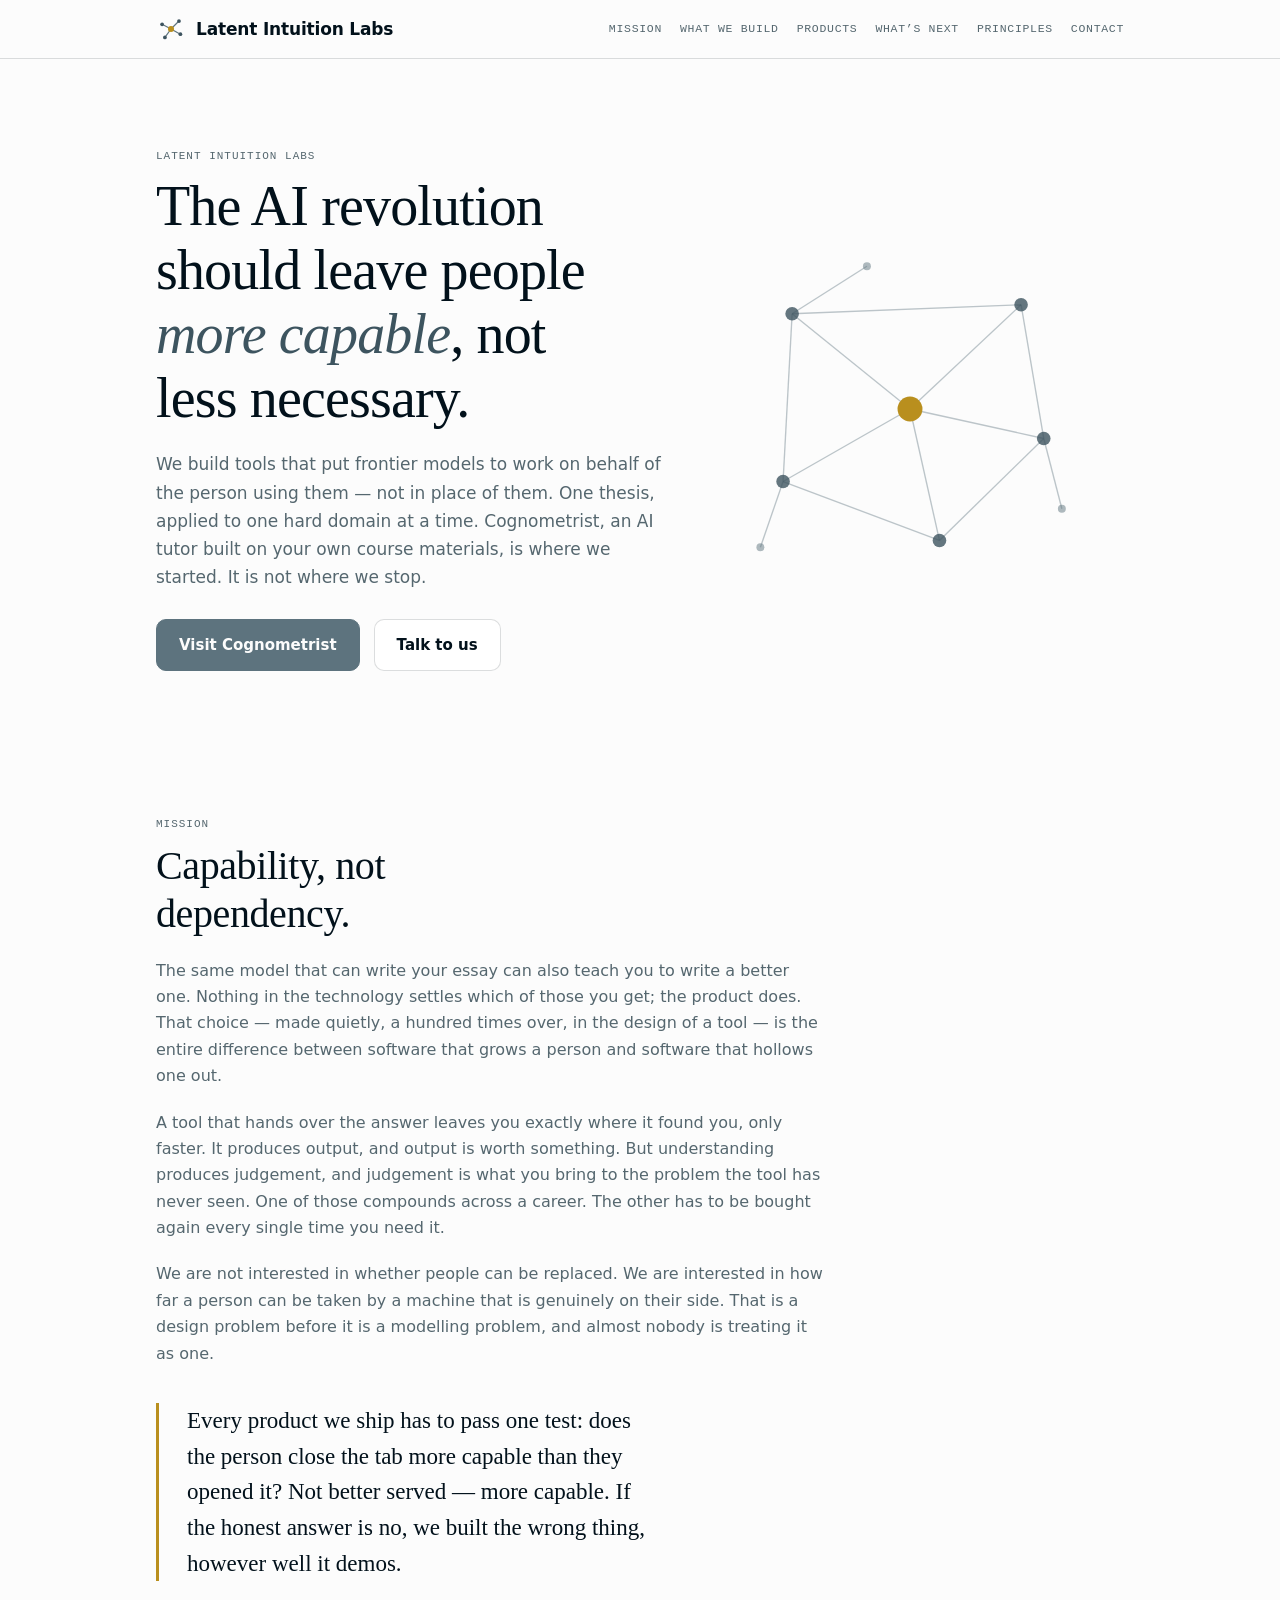
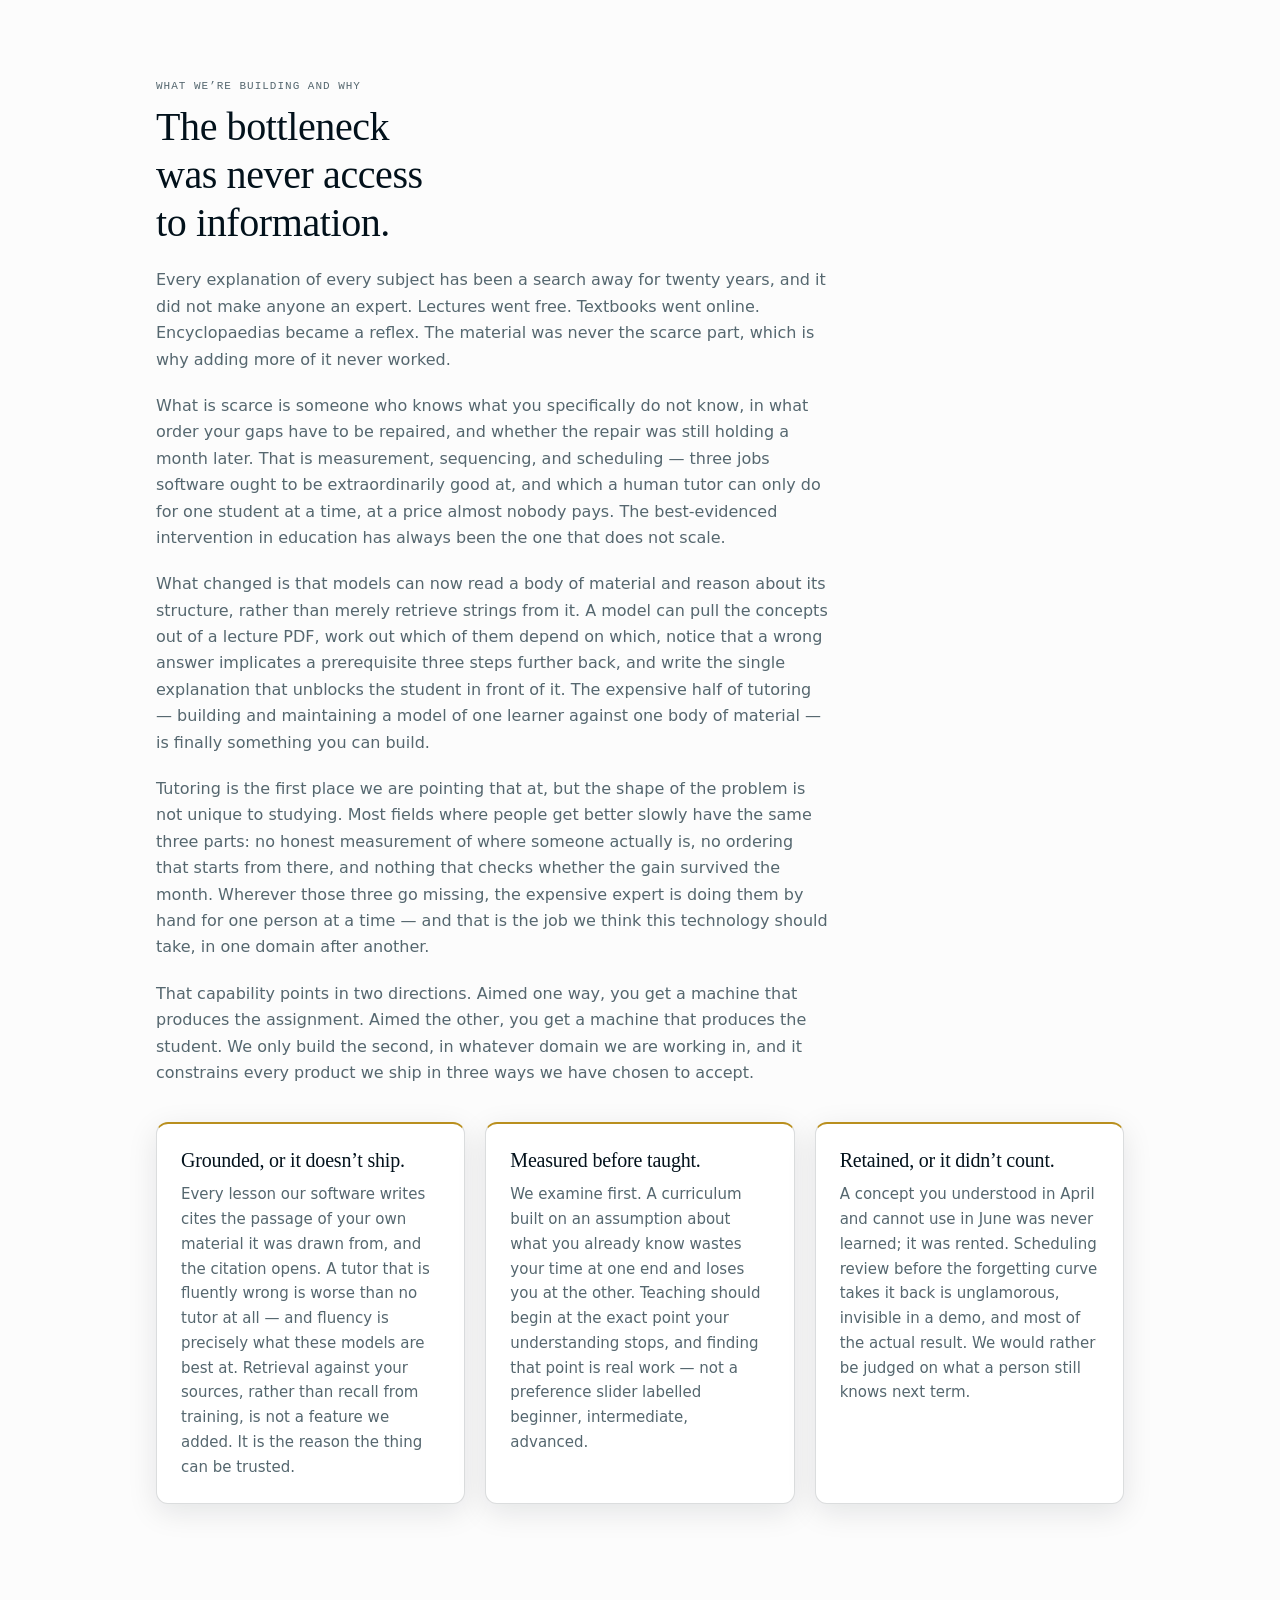
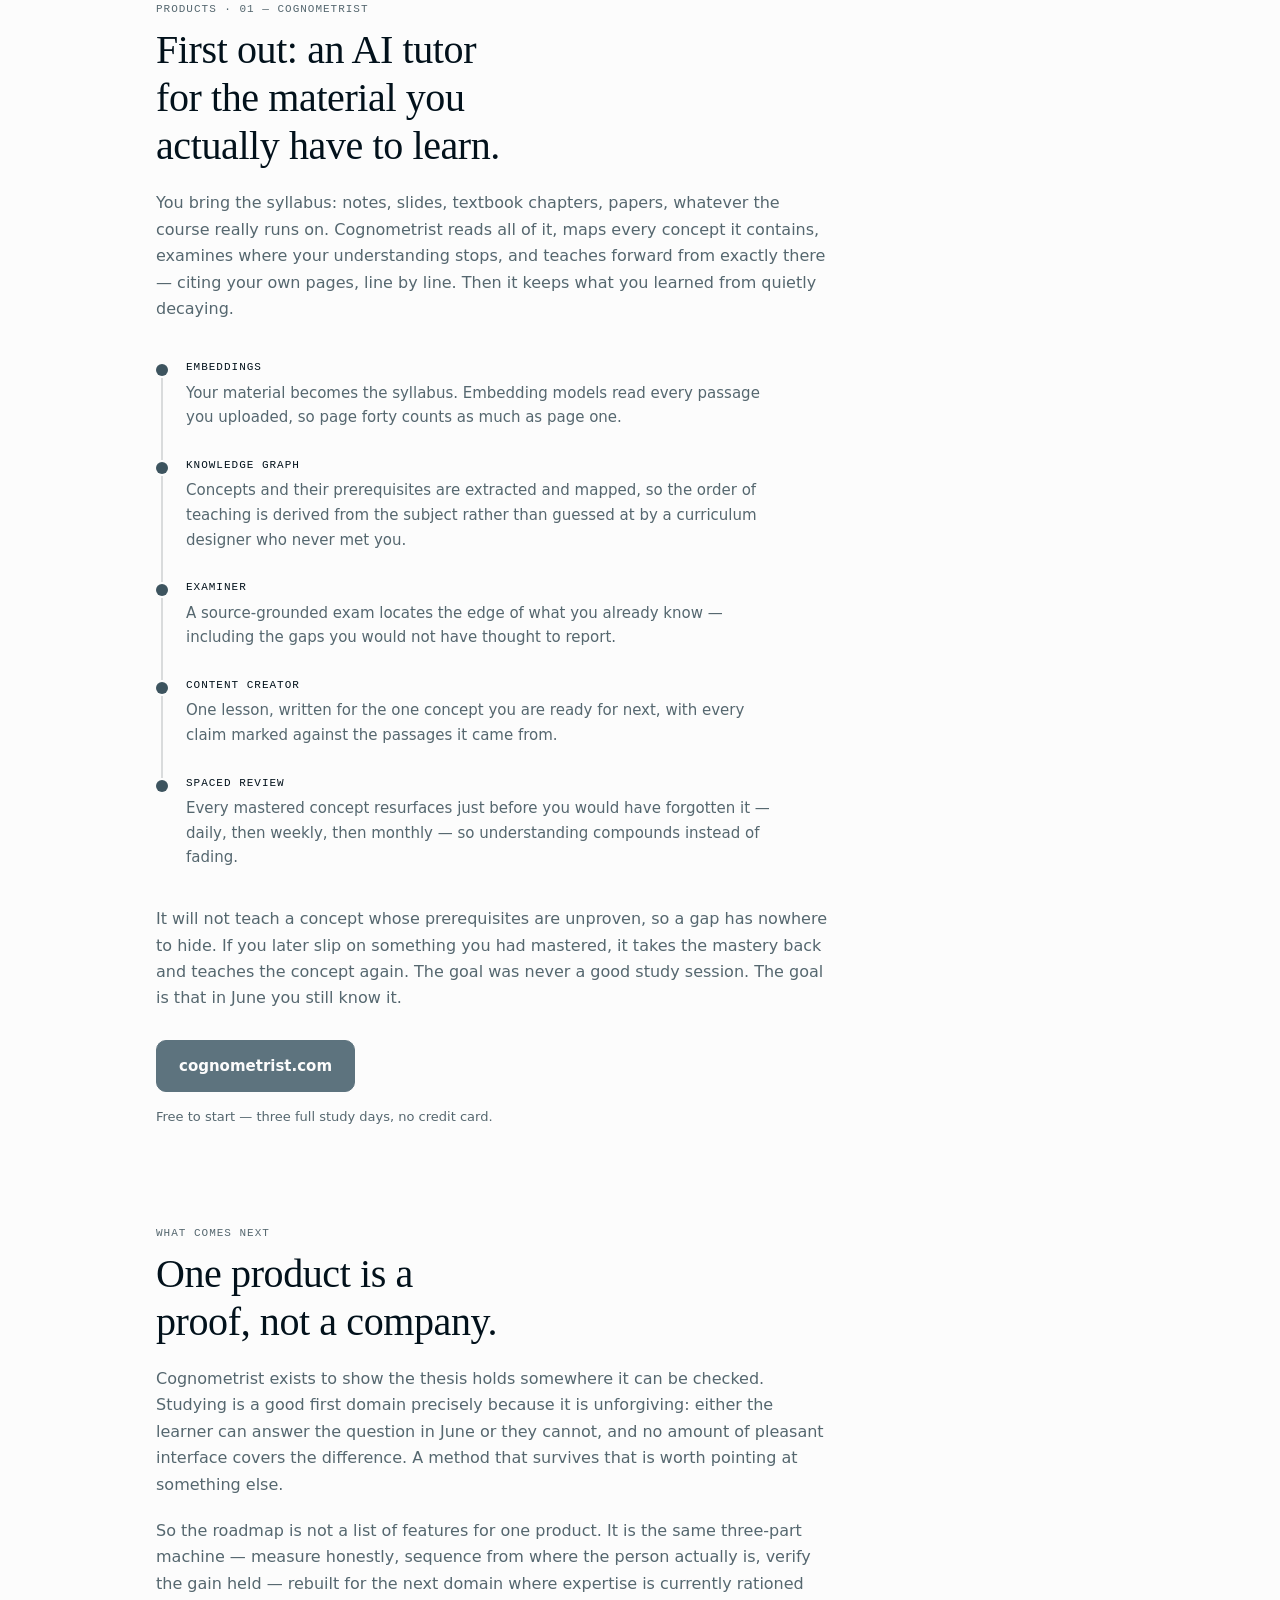
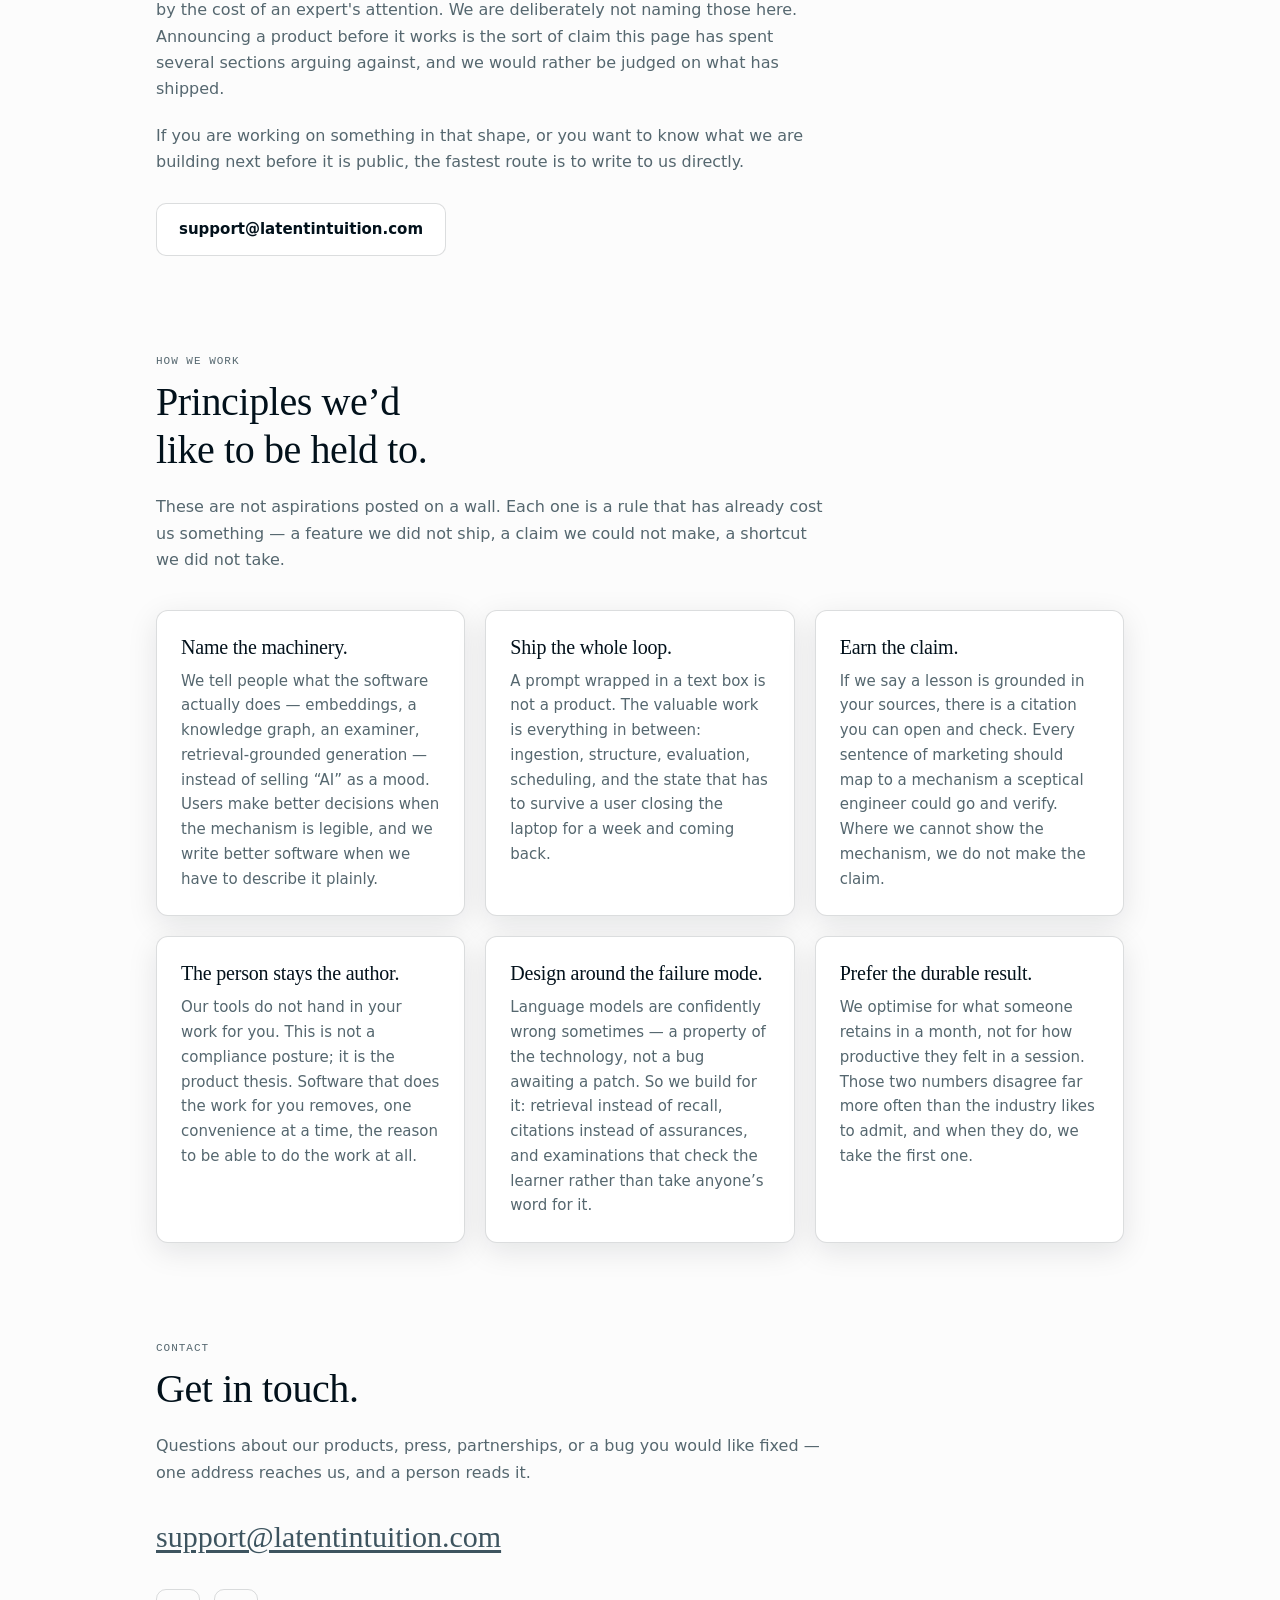
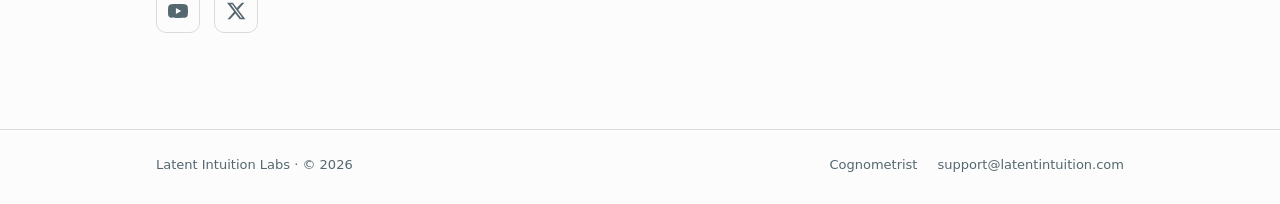
==== index.html @ bf96aef1 "Parent-company site for Latent Intuition Labs. Static: four files, no build step, no dependency, no " ====
<!doctype html>
<html lang="en">
  <head>
    <meta charset="utf-8">
    <meta content="width=device-width, initial-scale=1" name="viewport">
    <title>Latent Intuition Labs — AI tools that make people more capable</title>
    <meta content="Latent Intuition Labs builds AI-powered tools that empower humans in the AI revolution. Our first product is Cognometrist, an AI tutor that maps your own course materials into a knowledge graph, finds your gaps, and teaches until nothing is missing." name="description">
    <link href="https://latentintuition.com/" rel="canonical">
    <meta content="#02111b" name="theme-color">
    <meta content="website" property="og:type">
    <meta content="Latent Intuition Labs" property="og:site_name">
    <meta content="Latent Intuition Labs — AI tools that make people more capable" property="og:title">
    <meta content="We build AI-powered tools that empower humans in the AI revolution. Our first product is Cognometrist, an AI tutor built on your own course materials." property="og:description">
    <meta content="https://latentintuition.com/" property="og:url">
    <meta content="https://latentintuition.com/og-image.png" property="og:image">
    <meta content="1200" property="og:image:width">
    <meta content="630" property="og:image:height">
    <meta content="Latent Intuition Labs" property="og:image:alt">
    <meta content="summary_large_image" name="twitter:card">
    <meta content="Latent Intuition Labs — AI tools that make people more capable" name="twitter:title">
    <meta content="We build AI-powered tools that empower humans in the AI revolution. Our first product is Cognometrist, an AI tutor built on your own course materials." name="twitter:description">
    <meta content="https://latentintuition.com/og-image.png" name="twitter:image">
    <link href="favicon.svg" rel="icon">
    <link href="styles.css" rel="stylesheet">
  </head>
  <body>
    <a class="skip-link" href="#main-content">Skip to main content</a>

    <header class="masthead">
      <div class="wrap masthead-inner">
        <a class="brand" href="index.html">
          <svg class="brand-mark" viewBox="0 0 64 64" aria-hidden="true" focusable="false">
            <g class="mark-edge">
              <line x1="32" y1="32" x2="13" y2="22"></line>
              <line x1="32" y1="32" x2="49" y2="15"></line>
              <line x1="32" y1="32" x2="52" y2="43"></line>
              <line x1="32" y1="32" x2="19" y2="50"></line>
            </g>
            <g class="mark-node">
              <circle cx="13" cy="22" r="4"></circle>
              <circle cx="49" cy="15" r="4"></circle>
              <circle cx="52" cy="43" r="4"></circle>
              <circle cx="19" cy="50" r="4"></circle>
            </g>
            <circle class="mark-core" cx="32" cy="32" r="6.5"></circle>
          </svg>
          <span class="brand-name">Latent Intuition Labs</span>
        </a>
        <nav class="masthead-nav" aria-label="Sections">
          <a href="#our-mission">Mission</a>
          <a href="#what-we-build">What we build</a>
          <a href="#cognometrist">Products</a>
          <a href="#whats-next">What’s next</a>
          <a href="#our-principles">Principles</a>
          <a href="#contact-us">Contact</a>
        </nav>
      </div>
    </header>

    <main class="main" id="main-content">
      <section class="hero" aria-labelledby="hero-title">
        <div class="wrap hero-inner">
          <div class="hero-copy">
            <p class="sys">Latent Intuition Labs</p>
            <h1 class="hero-title" id="hero-title">
              The AI revolution should leave people
              <em>more capable</em>, not less necessary.
            </h1>
            <p class="lede">
              We build tools that put frontier models to work on behalf of
              the person using them — not in place of them. One thesis,
              applied to one hard domain at a time. Cognometrist, an AI
              tutor built on your own course materials, is where we started.
              It is not where we stop.
            </p>
            <p class="actions">
              <a class="btn btn-primary" href="https://cognometrist.com">
                Visit Cognometrist
              </a>
              <a class="btn" href="mailto:support@latentintuition.com">
                Talk to us
              </a>
            </p>
          </div>
          <svg class="hero-figure" viewBox="0 0 300 300" aria-hidden="true" focusable="false">
            <g class="figure-edge">
              <line x1="150" y1="150" x2="46" y2="66"></line>
              <line x1="150" y1="150" x2="248" y2="58"></line>
              <line x1="150" y1="150" x2="268" y2="176"></line>
              <line x1="150" y1="150" x2="176" y2="266"></line>
              <line x1="150" y1="150" x2="38" y2="214"></line>
              <line x1="46" y1="66" x2="248" y2="58"></line>
              <line x1="248" y1="58" x2="268" y2="176"></line>
              <line x1="268" y1="176" x2="176" y2="266"></line>
              <line x1="176" y1="266" x2="38" y2="214"></line>
              <line x1="38" y1="214" x2="46" y2="66"></line>
              <line x1="46" y1="66" x2="112" y2="24"></line>
              <line x1="268" y1="176" x2="284" y2="238"></line>
              <line x1="38" y1="214" x2="18" y2="272"></line>
            </g>
            <g class="figure-node">
              <circle cx="46" cy="66" r="6"></circle>
              <circle cx="248" cy="58" r="6"></circle>
              <circle cx="268" cy="176" r="6"></circle>
              <circle cx="176" cy="266" r="6"></circle>
              <circle cx="38" cy="214" r="6"></circle>
            </g>
            <g class="figure-satellite">
              <circle cx="112" cy="24" r="3.5"></circle>
              <circle cx="284" cy="238" r="3.5"></circle>
              <circle cx="18" cy="272" r="3.5"></circle>
            </g>
            <circle class="figure-core" cx="150" cy="150" r="11"></circle>
          </svg>
        </div>
      </section>

      <section class="section" id="our-mission" aria-labelledby="mission-title">
        <div class="wrap">
          <p class="sys">Mission</p>
          <h2 class="section-title" id="mission-title">
            Capability, not dependency.
          </h2>
          <div class="prose">
            <p>
              The same model that can write your essay can also teach you to
              write a better one. Nothing in the technology settles which of
              those you get; the product does. That choice — made quietly, a
              hundred times over, in the design of a tool — is the entire
              difference between software that grows a person and software
              that hollows one out.
            </p>
            <p>
              A tool that hands over the answer leaves you exactly where it
              found you, only faster. It produces output, and output is worth
              something. But understanding produces judgement, and judgement
              is what you bring to the problem the tool has never seen. One of
              those compounds across a career. The other has to be bought
              again every single time you need it.
            </p>
            <p>
              We are not interested in whether people can be replaced. We are
              interested in how far a person can be taken by a machine that is
              genuinely on their side. That is a design problem before it is a
              modelling problem, and almost nobody is treating it as one.
            </p>
          </div>
          <blockquote class="pull-quote">
            <p>
              Every product we ship has to pass one test: does the person
              close the tab more capable than they opened it? Not better
              served — more capable. If the honest answer is no, we built the
              wrong thing, however well it demos.
            </p>
          </blockquote>
        </div>
      </section>

      <section class="section" id="what-we-build" aria-labelledby="build-title">
        <div class="wrap">
          <p class="sys">What we’re building and why</p>
          <h2 class="section-title" id="build-title">
            The bottleneck was never access to information.
          </h2>
          <div class="prose">
            <p>
              Every explanation of every subject has been a search away for
              twenty years, and it did not make anyone an expert. Lectures
              went free. Textbooks went online. Encyclopaedias became a
              reflex. The material was never the scarce part, which is why
              adding more of it never worked.
            </p>
            <p>
              What is scarce is someone who knows what you specifically do
              not know, in what order your gaps have to be repaired, and
              whether the repair was still holding a month later. That is
              measurement, sequencing, and scheduling — three jobs software
              ought to be extraordinarily good at, and which a human tutor can
              only do for one student at a time, at a price almost nobody
              pays. The best-evidenced intervention in education has always
              been the one that does not scale.
            </p>
            <p>
              What changed is that models can now read a body of material and
              reason about its structure, rather than merely retrieve strings
              from it. A model can pull the concepts out of a lecture PDF,
              work out which of them depend on which, notice that a wrong
              answer implicates a prerequisite three steps further back, and
              write the single explanation that unblocks the student in front
              of it. The expensive half of tutoring — building and maintaining
              a model of one learner against one body of material — is finally
              something you can build.
            </p>
            <p>
              Tutoring is the first place we are pointing that at, but the
              shape of the problem is not unique to studying. Most fields
              where people get better slowly have the same three parts: no
              honest measurement of where someone actually is, no ordering
              that starts from there, and nothing that checks whether the
              gain survived the month. Wherever those three go missing, the
              expensive expert is doing them by hand for one person at a
              time — and that is the job we think this technology should
              take, in one domain after another.
            </p>
            <p>
              That capability points in two directions. Aimed one way, you get
              a machine that produces the assignment. Aimed the other, you get
              a machine that produces the student. We only build the second,
              in whatever domain we are working in, and it constrains every
              product we ship in three ways we have chosen to accept.
            </p>
          </div>
          <ul class="claims">
            <li class="claim">
              <h3 class="claim-title">Grounded, or it doesn’t ship.</h3>
              <p>
                Every lesson our software writes cites the passage of your own
                material it was drawn from, and the citation opens. A tutor
                that is fluently wrong is worse than no tutor at all — and
                fluency is precisely what these models are best at. Retrieval
                against your sources, rather than recall from training, is not
                a feature we added. It is the reason the thing can be trusted.
              </p>
            </li>
            <li class="claim">
              <h3 class="claim-title">Measured before taught.</h3>
              <p>
                We examine first. A curriculum built on an assumption about
                what you already know wastes your time at one end and loses
                you at the other. Teaching should begin at the exact point
                your understanding stops, and finding that point is real work
                — not a preference slider labelled beginner, intermediate,
                advanced.
              </p>
            </li>
            <li class="claim">
              <h3 class="claim-title">Retained, or it didn’t count.</h3>
              <p>
                A concept you understood in April and cannot use in June was
                never learned; it was rented. Scheduling review before the
                forgetting curve takes it back is unglamorous, invisible in a
                demo, and most of the actual result. We would rather be judged
                on what a person still knows next term.
              </p>
            </li>
          </ul>
        </div>
      </section>

      <section class="section" id="cognometrist" aria-labelledby="product-title">
        <div class="wrap">
          <p class="sys">Products · 01 — Cognometrist</p>
          <h2 class="section-title" id="product-title">
            First out: an AI tutor for the material you actually have to
            learn.
          </h2>
          <div class="prose">
            <p>
              You bring the syllabus: notes, slides, textbook chapters,
              papers, whatever the course really runs on. Cognometrist reads
              all of it, maps every concept it contains, examines where your
              understanding stops, and teaches forward from exactly there —
              citing your own pages, line by line. Then it keeps what you
              learned from quietly decaying.
            </p>
          </div>
          <ol class="stages">
            <li class="stage">
              <span class="stage-label sys">Embeddings</span>
              <p class="stage-detail">
                Your material becomes the syllabus. Embedding models read
                every passage you uploaded, so page forty counts as much as
                page one.
              </p>
            </li>
            <li class="stage">
              <span class="stage-label sys">Knowledge graph</span>
              <p class="stage-detail">
                Concepts and their prerequisites are extracted and mapped, so
                the order of teaching is derived from the subject rather than
                guessed at by a curriculum designer who never met you.
              </p>
            </li>
            <li class="stage">
              <span class="stage-label sys">Examiner</span>
              <p class="stage-detail">
                A source-grounded exam locates the edge of what you already
                know — including the gaps you would not have thought to
                report.
              </p>
            </li>
            <li class="stage">
              <span class="stage-label sys">Content creator</span>
              <p class="stage-detail">
                One lesson, written for the one concept you are ready for
                next, with every claim marked against the passages it came
                from.
              </p>
            </li>
            <li class="stage">
              <span class="stage-label sys">Spaced review</span>
              <p class="stage-detail">
                Every mastered concept resurfaces just before you would have
                forgotten it — daily, then weekly, then monthly — so
                understanding compounds instead of fading.
              </p>
            </li>
          </ol>
          <div class="prose">
            <p>
              It will not teach a concept whose prerequisites are unproven, so
              a gap has nowhere to hide. If you later slip on something you
              had mastered, it takes the mastery back and teaches the concept
              again. The goal was never a good study session. The goal is that
              in June you still know it.
            </p>
          </div>
          <p class="actions">
            <a class="btn btn-primary" href="https://cognometrist.com">
              cognometrist.com
            </a>
          </p>
          <p class="fine">
            Free to start — three full study days, no credit card.
          </p>
        </div>
      </section>

      <section class="section" id="whats-next" aria-labelledby="next-title">
        <div class="wrap">
          <p class="sys">What comes next</p>
          <h2 class="section-title" id="next-title">
            One product is a proof, not a company.
          </h2>
          <div class="prose">
            <p>
              Cognometrist exists to show the thesis holds somewhere it can
              be checked. Studying is a good first domain precisely because
              it is unforgiving: either the learner can answer the question
              in June or they cannot, and no amount of pleasant interface
              covers the difference. A method that survives that is worth
              pointing at something else.
            </p>
            <p>
              So the roadmap is not a list of features for one product. It
              is the same three-part machine — measure honestly, sequence
              from where the person actually is, verify the gain held —
              rebuilt for the next domain where expertise is currently
              rationed by the cost of an expert's attention. We are
              deliberately not naming those here. Announcing a product
              before it works is the sort of claim this page has spent
              several sections arguing against, and we would rather be
              judged on what has shipped.
            </p>
            <p>
              If you are working on something in that shape, or you want to
              know what we are building next before it is public, the fastest
              route is to write to us directly.
            </p>
          </div>
          <p class="actions">
            <a class="btn" href="mailto:support@latentintuition.com">
              support@latentintuition.com
            </a>
          </p>
        </div>
      </section>

      <section class="section" id="our-principles" aria-labelledby="principles-title">
        <div class="wrap">
          <p class="sys">How we work</p>
          <h2 class="section-title" id="principles-title">
            Principles we’d like to be held to.
          </h2>
          <div class="prose">
            <p>
              These are not aspirations posted on a wall. Each one is a rule
              that has already cost us something — a feature we did not ship,
              a claim we could not make, a shortcut we did not take.
            </p>
          </div>
          <ul class="principles">
            <li class="principle">
              <h3 class="principle-title">Name the machinery.</h3>
              <p>
                We tell people what the software actually does — embeddings, a
                knowledge graph, an examiner, retrieval-grounded generation —
                instead of selling “AI” as a mood. Users make
                better decisions when the mechanism is legible, and we write
                better software when we have to describe it plainly.
              </p>
            </li>
            <li class="principle">
              <h3 class="principle-title">Ship the whole loop.</h3>
              <p>
                A prompt wrapped in a text box is not a product. The valuable
                work is everything in between: ingestion, structure,
                evaluation, scheduling, and the state that has to survive a
                user closing the laptop for a week and coming back.
              </p>
            </li>
            <li class="principle">
              <h3 class="principle-title">Earn the claim.</h3>
              <p>
                If we say a lesson is grounded in your sources, there is a
                citation you can open and check. Every sentence of marketing
                should map to a mechanism a sceptical engineer could go and
                verify. Where we cannot show the mechanism, we do not make the
                claim.
              </p>
            </li>
            <li class="principle">
              <h3 class="principle-title">The person stays the author.</h3>
              <p>
                Our tools do not hand in your work for you. This is not a
                compliance posture; it is the product thesis. Software that
                does the work for you removes, one convenience at a time, the
                reason to be able to do the work at all.
              </p>
            </li>
            <li class="principle">
              <h3 class="principle-title">Design around the failure mode.</h3>
              <p>
                Language models are confidently wrong sometimes — a property
                of the technology, not a bug awaiting a patch. So we build for
                it: retrieval instead of recall, citations instead of
                assurances, and examinations that check the learner rather
                than take anyone’s word for it.
              </p>
            </li>
            <li class="principle">
              <h3 class="principle-title">Prefer the durable result.</h3>
              <p>
                We optimise for what someone retains in a month, not for how
                productive they felt in a session. Those two numbers disagree
                far more often than the industry likes to admit, and when they
                do, we take the first one.
              </p>
            </li>
          </ul>
        </div>
      </section>

      <section class="section" id="contact-us" aria-labelledby="contact-title">
        <div class="wrap">
          <p class="sys">Contact</p>
          <h2 class="section-title" id="contact-title">Get in touch.</h2>
          <div class="prose">
            <p>
              Questions about our products, press, partnerships, or a bug you
              would like fixed — one address reaches us, and a person reads
              it.
            </p>
          </div>
          <p class="contact-email">
            <a href="mailto:support@latentintuition.com">
              support@latentintuition.com
            </a>
          </p>
          <ul class="social">
            <!-- TODO: replace href="#" with the Latent Intuition Labs
                 YouTube channel URL. -->
            <li>
              <a class="social-link" href="#" aria-label="Latent Intuition Labs on YouTube">
                <svg class="social-icon" viewBox="0 0 24 24" aria-hidden="true" focusable="false">
                  <path d="M23.5 6.2a3 3 0 0 0-2.1-2.1C19.5 3.6 12 3.6 12 3.6s-7.5 0-9.4.5A3 3 0 0 0 .5 6.2C0 8.1 0 12 0 12s0 3.9.5 5.8a3 3 0 0 0 2.1 2.1c1.9.5 9.4.5 9.4.5s7.5 0 9.4-.5a3 3 0 0 0 2.1-2.1c.5-1.9.5-5.8.5-5.8s0-3.9-.5-5.8zM9.5 15.6V8.4l6.3 3.6-6.3 3.6z"></path>
                </svg>
              </a>
            </li>
            <!-- TODO: replace href="#" with the Latent Intuition Labs
                 Twitter/X profile URL. -->
            <li>
              <a class="social-link" href="#" aria-label="Latent Intuition Labs on Twitter/X">
                <svg class="social-icon" viewBox="0 0 24 24" aria-hidden="true" focusable="false">
                  <path d="M18.9 2H22l-7.4 8.5L23.3 22h-6.8l-5.3-6.9L4.9 22H1.8l7.9-9.1L1.2 2h7l4.8 6.3L18.9 2zm-1.1 18.1h1.7L7.4 3.8H5.6l12.2 16.3z"></path>
                </svg>
              </a>
            </li>
          </ul>
        </div>
      </section>
    </main>

    <footer class="site-footer">
      <div class="wrap footer-inner">
        <p class="footer-name">Latent Intuition Labs · © 2026</p>
        <nav class="footer-nav" aria-label="Footer">
          <a href="https://cognometrist.com">Cognometrist</a>
          <a href="mailto:support@latentintuition.com">support@latentintuition.com</a>
        </nav>
      </div>
    </footer>
  </body>
</html>
---- styles.css ----
/*
 * Latent Intuition Labs — parent company site.
 *
 * One stylesheet, no build step, no dependencies. The palette is the same
 * one Cognometrist uses (midnight and paper, a slate accent, a brass
 * highlight), expressed as custom properties so prefers-color-scheme can
 * swap the whole theme in one place. Light is the default; the dark block
 * below overrides only the palette.
 *
 * Type is a system stack rather than a webfont: nothing here loads from a
 * network, so the page works offline and from file://.
 */

:root {
  --acc: #5d737e;
  --acc-strong: #3d545f;
  --bg: #fcfcfc;
  --bg-sunken: #f1f3f4;
  --brass: #b98f1e;
  --card: #fff;
  --font-mono: ui-monospace, SFMono-Regular, 'SF Mono', Menlo, Consolas,
      'Liberation Mono', monospace;
  --font-sans: system-ui, -apple-system, 'Segoe UI', Roboto,
      'Helvetica Neue', Arial, sans-serif;
  --font-serif: ui-serif, Georgia, 'Iowan Old Style', 'Palatino Linotype',
      'Times New Roman', Times, serif;
  --line: rgba(2, 17, 27, 0.14);
  --pad: clamp(20px, 5vw, 56px);
  /* The one ink that does not follow the theme: a filled accent button is
     light-on-slate in both palettes, exactly as in the product. */
  --paper: #fcfcfc;
  --shadow: 0 8px 30px rgba(2, 17, 27, 0.1);
  --tx: #02111b;
  --tx-muted: #55676f;
}

@media (prefers-color-scheme: dark) {
  :root {
    --acc: #5d737e;
    --acc-strong: #9dbecd;
    --bg: #02111b;
    --bg-sunken: #071925;
    --brass: #d9b44a;
    --card: #0b1f2c;
    --line: rgba(252, 252, 252, 0.12);
    --shadow: 0 8px 30px rgba(0, 0, 0, 0.45);
    --tx: #fcfcfc;
    --tx-muted: #8ea3ae;
  }
}

*,
*::before,
*::after {
  box-sizing: border-box;
}

html {
  -webkit-text-size-adjust: 100%;
  scroll-behavior: smooth;
}

@media (prefers-reduced-motion: reduce) {
  html {
    scroll-behavior: auto;
  }
}

body {
  background: var(--bg);
  color: var(--tx);
  font-family: var(--font-sans);
  font-size: 16px;
  line-height: 1.65;
  margin: 0;
  overflow-wrap: break-word;
}

h1,
h2,
h3 {
  font-family: var(--font-serif);
  font-weight: 500;
  letter-spacing: -0.01em;
  line-height: 1.2;
  margin: 0;
  text-wrap: balance;
}

p {
  margin: 0;
}

ol,
ul {
  list-style: none;
  margin: 0;
  padding: 0;
}

a {
  color: var(--acc-strong);
  text-underline-offset: 3px;
}

a:hover {
  color: var(--tx);
}

svg {
  display: block;
}

:focus-visible {
  outline: 2px solid var(--acc-strong);
  outline-offset: 3px;
}

/* Layout ------------------------------------------------------------- */

/* Grows on a large monitor instead of sitting in a narrow strip. A flat
   1080px left roughly 730px of dead space either side of a 2545px
   viewport -- the content read as a column lost in the middle of the
   screen. Below about 1740px this still resolves to 1080px, so ordinary
   laptop widths are unchanged; above it the container widens to a
   1440px ceiling. Prose does not get longer lines out of this: .prose
   caps itself at 66ch, so the extra width goes to the card grids, which
   are auto-fit and can use it. */
.wrap {
  margin: 0 auto;
  max-width: clamp(1080px, 62vw, 1440px);
  padding: 0 var(--pad);
  width: 100%;
}

.skip-link {
  background: var(--card);
  border: 1px solid var(--acc-strong);
  border-radius: 8px;
  color: var(--tx);
  left: 12px;
  padding: 10px 16px;
  position: absolute;
  text-decoration: none;
  top: -100px;
  z-index: 10;
}

.skip-link:focus {
  top: 12px;
}

.section {
  padding-top: clamp(56px, 8vw, 96px);
}

.section-title {
  font-size: clamp(26px, 3.4vw, 40px);
  margin: 8px 0 20px;
  max-width: 20ch;
}

/* The small monospaced label that opens every section, as on the product
   site. */
.sys {
  color: var(--tx-muted);
  font-family: var(--font-mono);
  font-size: 11px;
  letter-spacing: 0.09em;
  text-transform: uppercase;
}

.prose {
  display: grid;
  gap: 20px;
  max-width: 66ch;
}

.prose p {
  color: var(--tx-muted);
}

.fine {
  color: var(--tx-muted);
  font-size: 13px;
  margin-top: 14px;
}

/* Buttons ------------------------------------------------------------ */

.actions {
  display: flex;
  flex-wrap: wrap;
  gap: 14px;
  margin-top: 28px;
}

.btn {
  align-items: center;
  background: var(--card);
  border: 1px solid var(--line);
  border-radius: 10px;
  color: var(--tx);
  display: inline-flex;
  font-size: 15px;
  font-weight: 600;
  justify-content: center;
  padding: 13px 22px;
  text-decoration: none;
  transition: background 0.2s, border-color 0.2s, color 0.2s;
}

.btn:hover {
  border-color: var(--acc-strong);
  color: var(--tx);
}

.btn-primary {
  background: var(--acc);
  border-color: var(--acc);
  color: var(--paper);
}

.btn-primary:hover {
  background: var(--acc-strong);
  border-color: var(--acc-strong);
  color: var(--bg);
}

/* Masthead ----------------------------------------------------------- */

.masthead {
  border-bottom: 1px solid var(--line);
}

.masthead-inner {
  align-items: center;
  column-gap: 24px;
  display: flex;
  flex-wrap: wrap;
  justify-content: space-between;
  padding-bottom: 14px;
  padding-top: 14px;
  row-gap: 8px;
}

.brand {
  align-items: center;
  color: var(--tx);
  display: inline-flex;
  gap: 10px;
  text-decoration: none;
}

.brand-mark {
  flex: none;
  height: 30px;
  width: 30px;
}

.brand-name {
  font-size: 17px;
  font-weight: 700;
  letter-spacing: -0.01em;
}

.mark-edge line {
  stroke: var(--acc);
  stroke-width: 2.5;
}

.mark-node circle {
  fill: var(--acc-strong);
}

.mark-core {
  fill: var(--brass);
}

.masthead-nav {
  display: flex;
  flex-wrap: wrap;
  gap: 8px 18px;
}

.masthead-nav a {
  color: var(--tx-muted);
  font-family: var(--font-mono);
  font-size: 11.5px;
  letter-spacing: 0.06em;
  text-decoration: none;
  text-transform: uppercase;
}

.masthead-nav a:hover {
  color: var(--tx);
  text-decoration: underline;
}

/* Hero --------------------------------------------------------------- */

.hero {
  padding-bottom: clamp(24px, 4vw, 48px);
  padding-top: clamp(48px, 7vw, 88px);
}

.hero-inner {
  align-items: center;
  display: grid;
  gap: clamp(32px, 5vw, 64px);
  grid-template-columns: minmax(0, 1.15fr) minmax(240px, 0.85fr);
}

.hero-title {
  font-size: clamp(32px, 4.6vw, 56px);
  letter-spacing: -0.015em;
  line-height: 1.14;
  margin: 10px 0 20px;
}

.hero-title em {
  color: var(--acc-strong);
}

.lede {
  color: var(--tx-muted);
  font-size: 17px;
  line-height: 1.65;
  max-width: 56ch;
}

.hero-figure {
  height: auto;
  max-width: 340px;
  width: 100%;
}

.figure-edge line {
  opacity: 0.4;
  stroke: var(--acc);
  stroke-width: 1.2;
}

.figure-node circle {
  fill: var(--acc-strong);
  opacity: 0.8;
}

.figure-satellite circle {
  fill: var(--acc);
  opacity: 0.5;
}

.figure-core {
  fill: var(--brass);
}

/* Mission ------------------------------------------------------------ */

.pull-quote {
  border-left: 3px solid var(--brass);
  font-family: var(--font-serif);
  font-size: clamp(19px, 2.2vw, 23px);
  line-height: 1.55;
  margin: 36px 0 0;
  max-width: 44ch;
  padding-left: clamp(18px, 3vw, 28px);
}

/* Cards -------------------------------------------------------------- */

.claims,
.principles {
  display: grid;
  gap: 20px;
  grid-template-columns: repeat(auto-fit, minmax(260px, 1fr));
  margin-top: 36px;
}

.claim,
.principle {
  background: var(--card);
  border: 1px solid var(--line);
  border-radius: 12px;
  box-shadow: var(--shadow);
  padding: 24px;
}

.claim p,
.principle p {
  color: var(--tx-muted);
  font-size: 15px;
  line-height: 1.65;
}

.claim-title,
.principle-title {
  font-size: 20px;
  margin-bottom: 10px;
}

.claim {
  border-top: 2px solid var(--brass);
}

/* Product stages ----------------------------------------------------- */

.stages {
  display: grid;
  gap: 26px;
  margin: 36px 0;
  max-width: 62ch;
}

.stage {
  padding-left: 30px;
  position: relative;
}

/* The rail joining consecutive stage dots; the last stage has nothing
   below it to join to. */
.stage::before {
  background: var(--line);
  bottom: -30px;
  content: '';
  left: 5px;
  position: absolute;
  top: 20px;
  width: 2px;
}

.stage:last-child::before {
  display: none;
}

.stage::after {
  background: var(--acc-strong);
  border-radius: 50%;
  content: '';
  height: 12px;
  left: 0;
  position: absolute;
  top: 6px;
  width: 12px;
}

.stage-label {
  color: var(--tx);
  display: block;
}

.stage-detail {
  color: var(--tx-muted);
  font-size: 15px;
  margin-top: 4px;
}

/* Contact ------------------------------------------------------------ */

.contact-email {
  font-family: var(--font-serif);
  font-size: clamp(21px, 4.2vw, 30px);
  margin-top: 26px;
}

.social {
  display: flex;
  gap: 14px;
  margin-top: 28px;
}

.social-link {
  align-items: center;
  border: 1px solid var(--line);
  border-radius: 10px;
  color: var(--tx-muted);
  display: inline-flex;
  height: 44px;
  justify-content: center;
  transition: border-color 0.2s, color 0.2s;
  width: 44px;
}

.social-link:hover {
  border-color: var(--acc-strong);
  color: var(--tx);
}

.social-icon {
  fill: currentcolor;
  height: 20px;
  width: 20px;
}

/* Footer ------------------------------------------------------------- */

.site-footer {
  border-top: 1px solid var(--line);
  margin-top: clamp(56px, 8vw, 96px);
  padding-bottom: 28px;
  padding-top: 24px;
}

.footer-inner {
  align-items: center;
  display: flex;
  flex-wrap: wrap;
  gap: 10px 24px;
  justify-content: space-between;
}

.footer-name {
  color: var(--tx-muted);
  font-size: 13px;
}

.footer-nav {
  display: flex;
  flex-wrap: wrap;
  gap: 10px 20px;
}

.footer-nav a {
  color: var(--tx-muted);
  font-size: 13px;
  text-decoration: none;
}

.footer-nav a:hover {
  color: var(--tx);
  text-decoration: underline;
}

/* Narrow screens ----------------------------------------------------- */

@media (max-width: 860px) {
  .hero-inner {
    grid-template-columns: minmax(0, 1fr);
  }

  .hero-figure {
    display: none;
  }
}

@media (max-width: 560px) {
  .masthead-inner {
    justify-content: flex-start;
  }

  .section-title {
    max-width: none;
  }

  .btn {
    flex: 1 1 auto;
  }
}
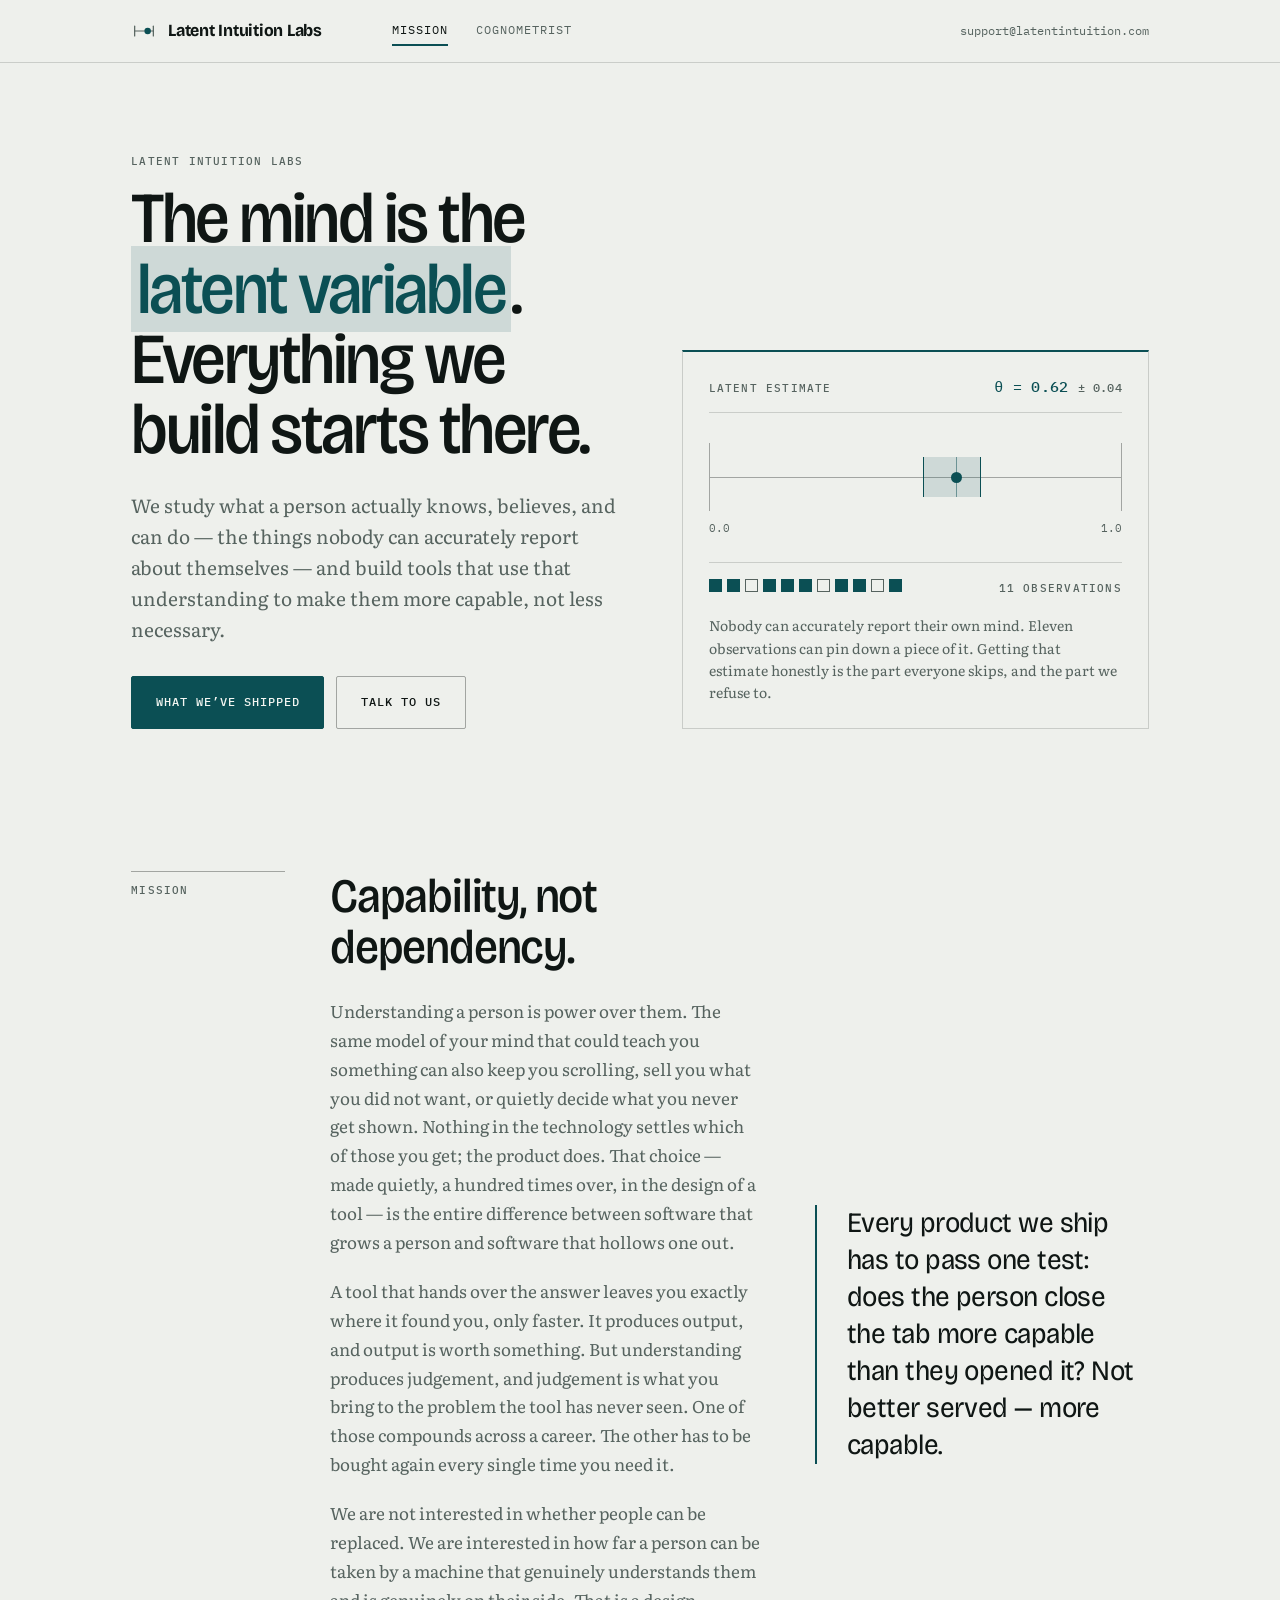
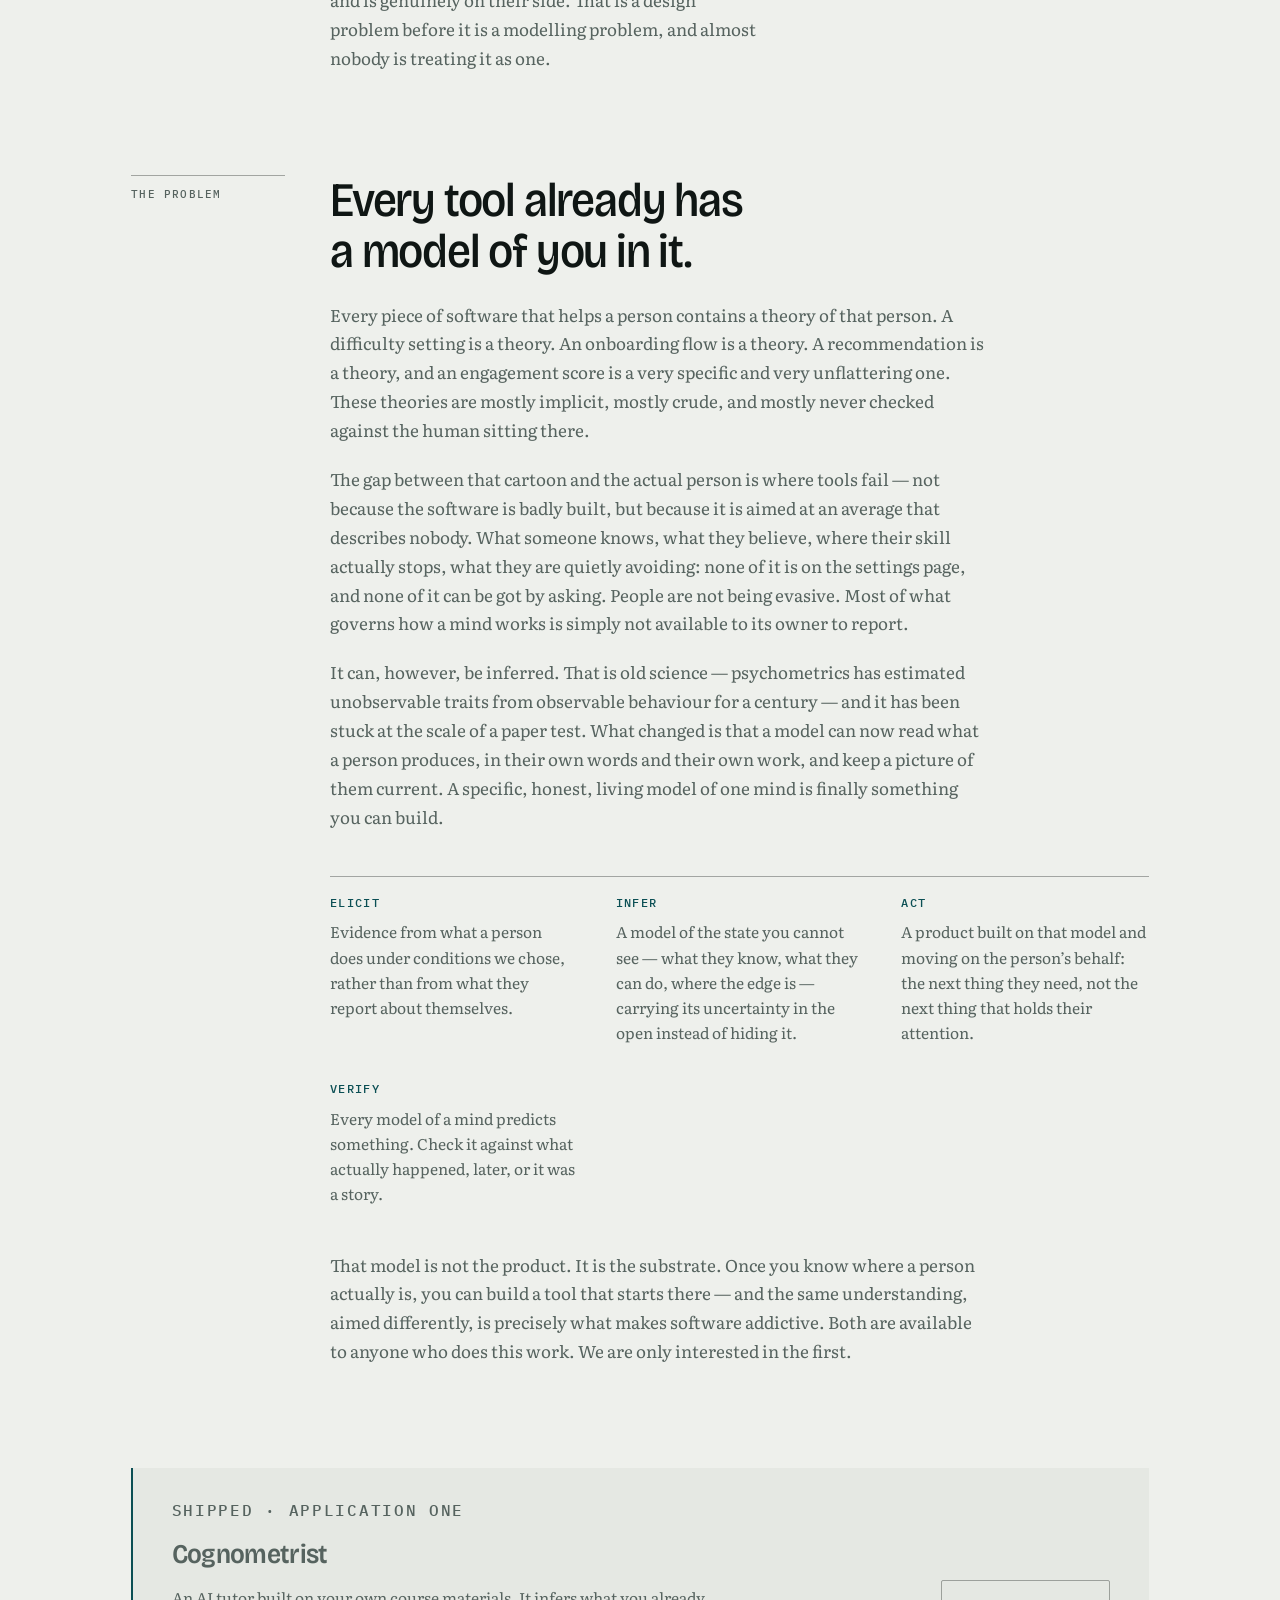
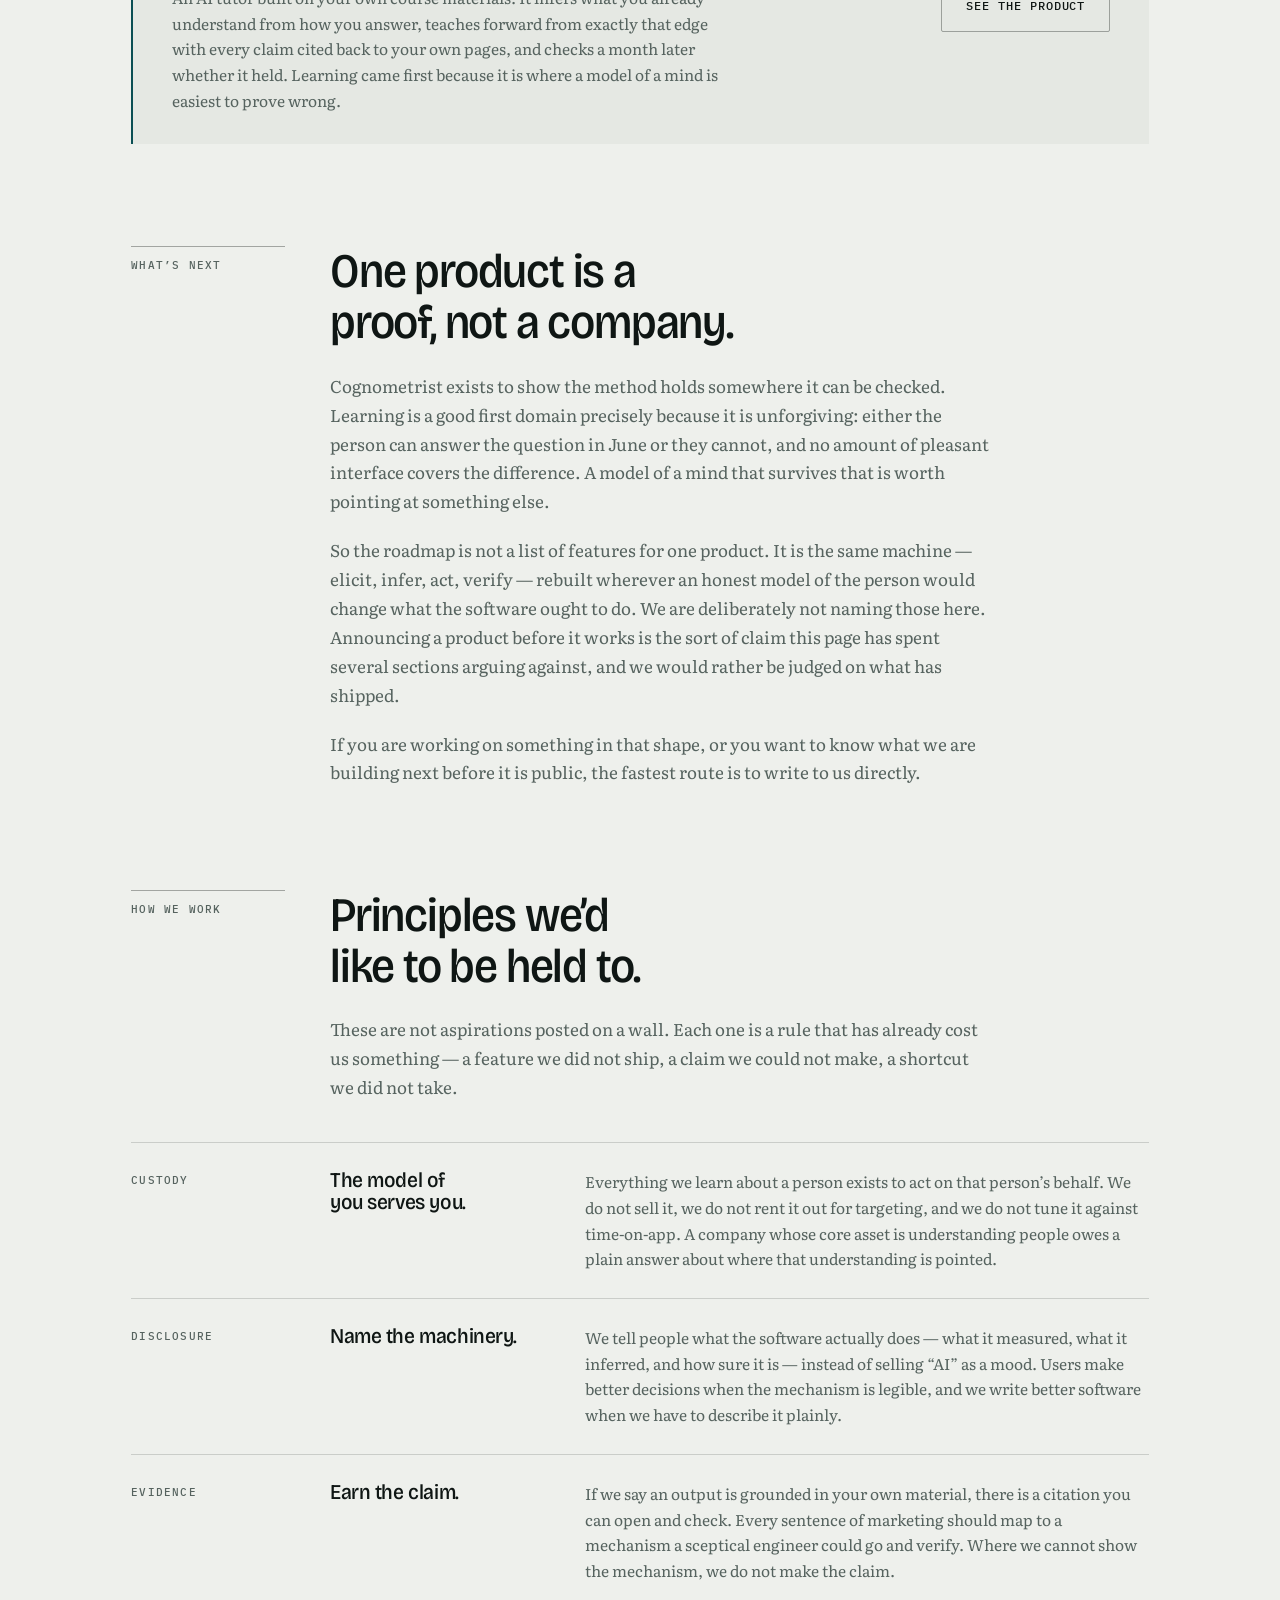
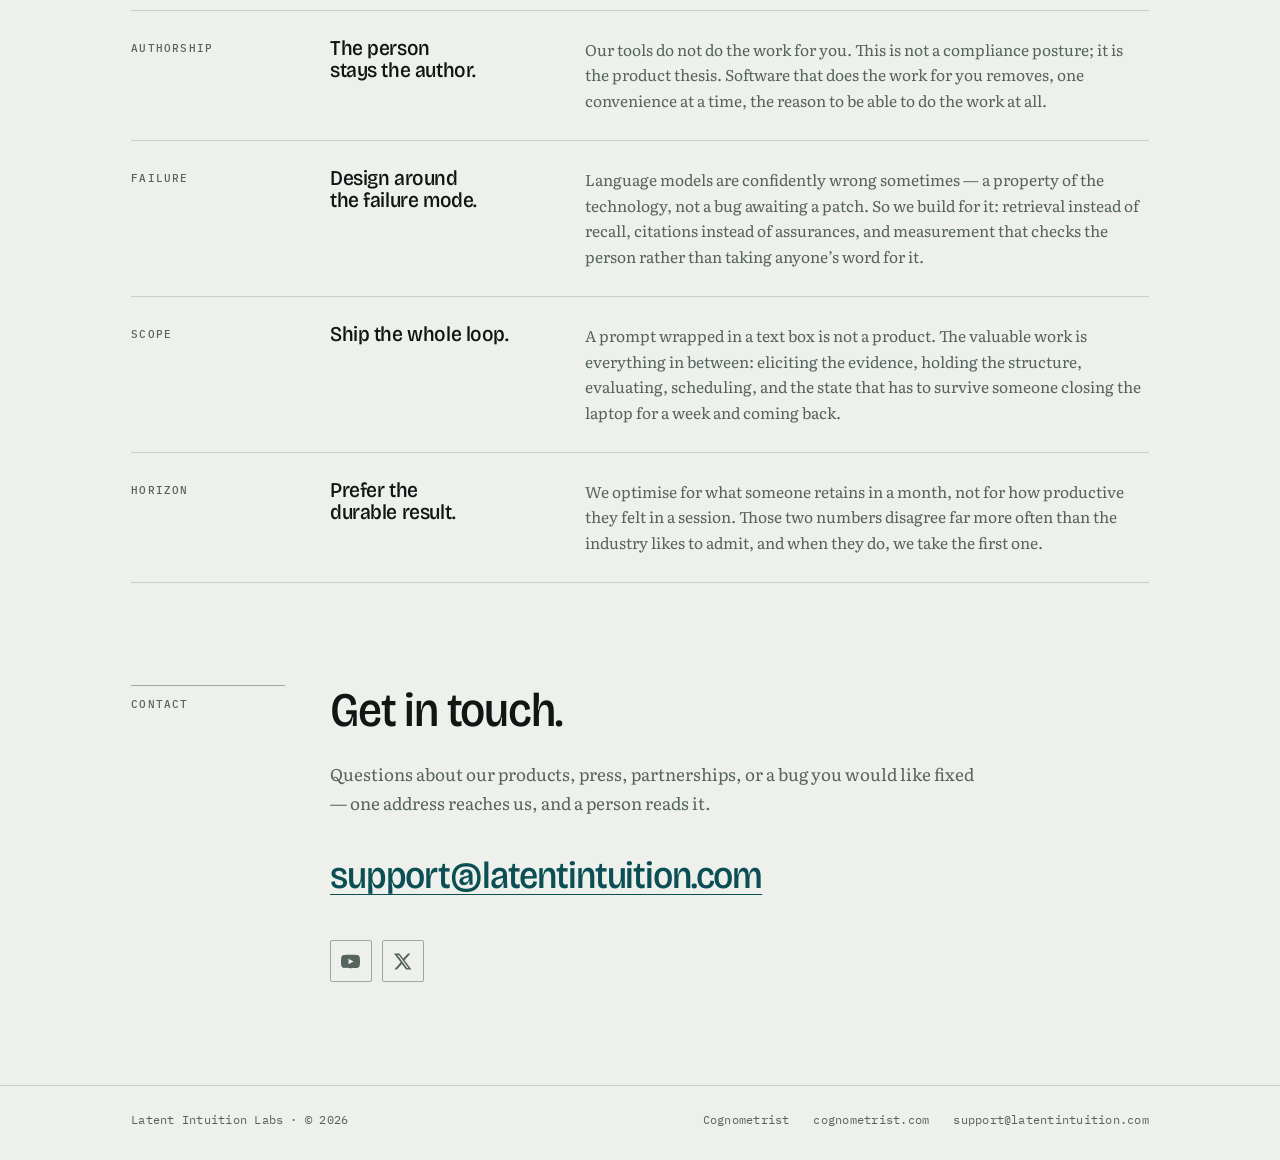
==== commit 1fa2a2e6: "Add Cognometrist page, site updates, and GitHub Pages deploy workflow Co-Authored-By: Claude Fable 5" ====
--- a/index.html
+++ b/index.html
@@ -3,24 +3,27 @@
   <head>
     <meta charset="utf-8">
     <meta content="width=device-width, initial-scale=1" name="viewport">
-    <title>Latent Intuition Labs — AI tools that make people more capable</title>
-    <meta content="Latent Intuition Labs builds AI-powered tools that empower humans in the AI revolution. Our first product is Cognometrist, an AI tutor that maps your own course materials into a knowledge graph, finds your gaps, and teaches until nothing is missing." name="description">
+    <title>Latent Intuition Labs — tools built on an honest model of the mind</title>
+    <meta content="Latent Intuition Labs studies what a person actually knows, believes, and can do — the things nobody can accurately report about themselves — and builds tools that use that understanding to make people more capable, not less necessary." name="description">
     <link href="https://latentintuition.com/" rel="canonical">
-    <meta content="#02111b" name="theme-color">
+    <meta content="#0b4f54" name="theme-color">
     <meta content="website" property="og:type">
     <meta content="Latent Intuition Labs" property="og:site_name">
-    <meta content="Latent Intuition Labs — AI tools that make people more capable" property="og:title">
-    <meta content="We build AI-powered tools that empower humans in the AI revolution. Our first product is Cognometrist, an AI tutor built on your own course materials." property="og:description">
+    <meta content="Latent Intuition Labs — tools built on an honest model of the mind" property="og:title">
+    <meta content="We study what a person actually knows and can do, and build tools that use that understanding to make people more capable, not less necessary. Cognometrist is the first." property="og:description">
     <meta content="https://latentintuition.com/" property="og:url">
     <meta content="https://latentintuition.com/og-image.png" property="og:image">
     <meta content="1200" property="og:image:width">
     <meta content="630" property="og:image:height">
     <meta content="Latent Intuition Labs" property="og:image:alt">
     <meta content="summary_large_image" name="twitter:card">
-    <meta content="Latent Intuition Labs — AI tools that make people more capable" name="twitter:title">
-    <meta content="We build AI-powered tools that empower humans in the AI revolution. Our first product is Cognometrist, an AI tutor built on your own course materials." name="twitter:description">
+    <meta content="Latent Intuition Labs — tools built on an honest model of the mind" name="twitter:title">
+    <meta content="We study what a person actually knows and can do, and build tools that use that understanding to make people more capable, not less necessary. Cognometrist is the first." name="twitter:description">
     <meta content="https://latentintuition.com/og-image.png" name="twitter:image">
     <link href="favicon.svg" rel="icon">
+    <link href="https://fonts.googleapis.com" rel="preconnect">
+    <link crossorigin href="https://fonts.gstatic.com" rel="preconnect">
+    <link href="https://fonts.googleapis.com/css2?family=Bricolage+Grotesque:opsz,wdth,wght@12..96,75..100,300..800&family=IBM+Plex+Mono:wght@400;500&family=Literata:ital,opsz,wght@0,7..72,400..600;1,7..72,400&display=swap" rel="stylesheet">
     <link href="styles.css" rel="stylesheet">
   </head>
   <body>
@@ -30,453 +33,415 @@
       <div class="wrap masthead-inner">
         <a class="brand" href="index.html">
           <svg class="brand-mark" viewBox="0 0 64 64" aria-hidden="true" focusable="false">
-            <g class="mark-edge">
-              <line x1="32" y1="32" x2="13" y2="22"></line>
-              <line x1="32" y1="32" x2="49" y2="15"></line>
-              <line x1="32" y1="32" x2="52" y2="43"></line>
-              <line x1="32" y1="32" x2="19" y2="50"></line>
+            <g class="mark-axis" stroke-linecap="round">
+              <line x1="9" y1="20" x2="9" y2="44"></line>
+              <line x1="55" y1="20" x2="55" y2="44"></line>
+              <line x1="9" y1="32" x2="55" y2="32"></line>
             </g>
-            <g class="mark-node">
-              <circle cx="13" cy="22" r="4"></circle>
-              <circle cx="49" cy="15" r="4"></circle>
-              <circle cx="52" cy="43" r="4"></circle>
-              <circle cx="19" cy="50" r="4"></circle>
-            </g>
-            <circle class="mark-core" cx="32" cy="32" r="6.5"></circle>
+            <circle class="mark-point" cx="41" cy="32" r="8"></circle>
           </svg>
           <span class="brand-name">Latent Intuition Labs</span>
         </a>
-        <nav class="masthead-nav" aria-label="Sections">
-          <a href="#our-mission">Mission</a>
-          <a href="#what-we-build">What we build</a>
-          <a href="#cognometrist">Products</a>
-          <a href="#whats-next">What’s next</a>
-          <a href="#our-principles">Principles</a>
-          <a href="#contact-us">Contact</a>
+        <nav class="tabs" aria-label="Sections">
+          <a class="tab" href="index.html" aria-current="page">Mission</a>
+          <a class="tab" href="cognometrist.html">Cognometrist</a>
         </nav>
+        <a class="masthead-contact" href="mailto:support@latentintuition.com">
+          support@latentintuition.com
+        </a>
       </div>
     </header>
 
-    <main class="main" id="main-content">
+    <main id="main-content">
       <section class="hero" aria-labelledby="hero-title">
         <div class="wrap hero-inner">
-          <div class="hero-copy">
+          <div>
             <p class="sys">Latent Intuition Labs</p>
             <h1 class="hero-title" id="hero-title">
-              The AI revolution should leave people
-              <em>more capable</em>, not less necessary.
+              The mind is the <em>latent variable</em>. Everything we build
+              starts there.
             </h1>
             <p class="lede">
-              We build tools that put frontier models to work on behalf of
-              the person using them — not in place of them. One thesis,
-              applied to one hard domain at a time. Cognometrist, an AI
-              tutor built on your own course materials, is where we started.
-              It is not where we stop.
+              We study what a person actually knows, believes, and can do —
+              the things nobody can accurately report about themselves — and
+              build tools that use that understanding to make them more
+              capable, not less necessary.
             </p>
             <p class="actions">
-              <a class="btn btn-primary" href="https://cognometrist.com">
-                Visit Cognometrist
+              <a class="btn btn-primary" href="cognometrist.html">
+                What we’ve shipped
               </a>
               <a class="btn" href="mailto:support@latentintuition.com">
                 Talk to us
               </a>
             </p>
           </div>
-          <svg class="hero-figure" viewBox="0 0 300 300" aria-hidden="true" focusable="false">
-            <g class="figure-edge">
-              <line x1="150" y1="150" x2="46" y2="66"></line>
-              <line x1="150" y1="150" x2="248" y2="58"></line>
-              <line x1="150" y1="150" x2="268" y2="176"></line>
-              <line x1="150" y1="150" x2="176" y2="266"></line>
-              <line x1="150" y1="150" x2="38" y2="214"></line>
-              <line x1="46" y1="66" x2="248" y2="58"></line>
-              <line x1="248" y1="58" x2="268" y2="176"></line>
-              <line x1="268" y1="176" x2="176" y2="266"></line>
-              <line x1="176" y1="266" x2="38" y2="214"></line>
-              <line x1="38" y1="214" x2="46" y2="66"></line>
-              <line x1="46" y1="66" x2="112" y2="24"></line>
-              <line x1="268" y1="176" x2="284" y2="238"></line>
-              <line x1="38" y1="214" x2="18" y2="272"></line>
-            </g>
-            <g class="figure-node">
-              <circle cx="46" cy="66" r="6"></circle>
-              <circle cx="248" cy="58" r="6"></circle>
-              <circle cx="268" cy="176" r="6"></circle>
-              <circle cx="176" cy="266" r="6"></circle>
-              <circle cx="38" cy="214" r="6"></circle>
-            </g>
-            <g class="figure-satellite">
-              <circle cx="112" cy="24" r="3.5"></circle>
-              <circle cx="284" cy="238" r="3.5"></circle>
-              <circle cx="18" cy="272" r="3.5"></circle>
-            </g>
-            <circle class="figure-core" cx="150" cy="150" r="11"></circle>
-          </svg>
-        </div>
-      </section>
-
-      <section class="section" id="our-mission" aria-labelledby="mission-title">
+
+          <figure class="readout">
+            <figcaption class="readout-head">
+              <span class="sys">Latent estimate</span>
+              <span class="readout-value">
+                θ = 0.62 <span class="readout-pm">± 0.04</span>
+              </span>
+            </figcaption>
+            <div class="axis" aria-hidden="true">
+              <div class="band"></div>
+              <div class="estimate"></div>
+            </div>
+            <p class="axis-scale" aria-hidden="true">
+              <span>0.0</span>
+              <span>1.0</span>
+            </p>
+            <div class="evidence">
+              <ul class="items" aria-hidden="true">
+                <li class="hit"></li>
+                <li class="hit"></li>
+                <li class="miss"></li>
+                <li class="hit"></li>
+                <li class="hit"></li>
+                <li class="hit"></li>
+                <li class="miss"></li>
+                <li class="hit"></li>
+                <li class="hit"></li>
+                <li class="miss"></li>
+                <li class="hit"></li>
+              </ul>
+              <span class="sys">11 observations</span>
+            </div>
+            <p class="readout-note">
+              Nobody can accurately report their own mind. Eleven
+              observations can pin down a piece of it. Getting that estimate
+              honestly is the part everyone skips, and the part we refuse to.
+            </p>
+          </figure>
+        </div>
+      </section>
+
+      <section class="section" aria-labelledby="mission-title">
+        <div class="wrap ledger">
+          <p class="sys ledger-rail">Mission</p>
+          <div>
+            <h2 class="section-title" id="mission-title">
+              Capability, not dependency.
+            </h2>
+            <div class="spread">
+              <div class="prose">
+                <p>
+                  Understanding a person is power over them. The same model
+                  of your mind that could teach you something can also keep
+                  you scrolling, sell you what you did not want, or quietly
+                  decide what you never get shown. Nothing in the technology
+                  settles which of those you get; the product does. That
+                  choice — made quietly, a hundred times over, in the design
+                  of a tool — is the entire difference between software that
+                  grows a person and software that hollows one out.
+                </p>
+                <p>
+                  A tool that hands over the answer leaves you exactly where
+                  it found you, only faster. It produces output, and output
+                  is worth something. But understanding produces judgement,
+                  and judgement is what you bring to the problem the tool has
+                  never seen. One of those compounds across a career. The
+                  other has to be bought again every single time you need it.
+                </p>
+                <p>
+                  We are not interested in whether people can be replaced. We
+                  are interested in how far a person can be taken by a
+                  machine that genuinely understands them and is genuinely on
+                  their side. That is a design problem before it is a
+                  modelling problem, and almost nobody is treating it as one.
+                </p>
+              </div>
+              <blockquote class="pull-quote">
+                <p>
+                  Every product we ship has to pass one test: does the person
+                  close the tab more capable than they opened it? Not better
+                  served — more capable.
+                </p>
+              </blockquote>
+            </div>
+          </div>
+        </div>
+      </section>
+
+      <section class="section" aria-labelledby="model-title">
+        <div class="wrap ledger">
+          <p class="sys ledger-rail">The problem</p>
+          <div>
+            <h2 class="section-title" id="model-title">
+              Every tool already has a model of you in it.
+            </h2>
+            <div class="prose">
+              <p>
+                Every piece of software that helps a person contains a theory
+                of that person. A difficulty setting is a theory. An
+                onboarding flow is a theory. A recommendation is a theory,
+                and an engagement score is a very specific and very
+                unflattering one. These theories are mostly implicit, mostly
+                crude, and mostly never checked against the human sitting
+                there.
+              </p>
+              <p>
+                The gap between that cartoon and the actual person is where
+                tools fail — not because the software is badly built, but
+                because it is aimed at an average that describes nobody. What
+                someone knows, what they believe, where their skill actually
+                stops, what they are quietly avoiding: none of it is on the
+                settings page, and none of it can be got by asking. People
+                are not being evasive. Most of what governs how a mind works
+                is simply not available to its owner to report.
+              </p>
+              <p>
+                It can, however, be inferred. That is old science —
+                psychometrics has estimated unobservable traits from
+                observable behaviour for a century — and it has been stuck at
+                the scale of a paper test. What changed is that a model can
+                now read what a person produces, in their own words and their
+                own work, and keep a picture of them current. A specific,
+                honest, living model of one mind is finally something you can
+                build.
+              </p>
+            </div>
+
+            <div class="method">
+              <div>
+                <h3>Elicit</h3>
+                <p>
+                  Evidence from what a person does under conditions we chose,
+                  rather than from what they report about themselves.
+                </p>
+              </div>
+              <div>
+                <h3>Infer</h3>
+                <p>
+                  A model of the state you cannot see — what they know, what
+                  they can do, where the edge is — carrying its uncertainty
+                  in the open instead of hiding it.
+                </p>
+              </div>
+              <div>
+                <h3>Act</h3>
+                <p>
+                  A product built on that model and moving on the person’s
+                  behalf: the next thing they need, not the next thing that
+                  holds their attention.
+                </p>
+              </div>
+              <div>
+                <h3>Verify</h3>
+                <p>
+                  Every model of a mind predicts something. Check it against
+                  what actually happened, later, or it was a story.
+                </p>
+              </div>
+            </div>
+
+            <div class="prose prose-after">
+              <p>
+                That model is not the product. It is the substrate. Once you
+                know where a person actually is, you can build a tool that
+                starts there — and the same understanding, aimed differently,
+                is precisely what makes software addictive. Both are
+                available to anyone who does this work. We are only
+                interested in the first.
+              </p>
+            </div>
+          </div>
+        </div>
+      </section>
+
+      <div class="wrap">
+        <aside class="shipped" aria-labelledby="shipped-name">
+          <div>
+            <p class="sys">Shipped · Application one</p>
+            <p class="shipped-name" id="shipped-name">Cognometrist</p>
+            <p>
+              An AI tutor built on your own course materials. It infers what
+              you already understand from how you answer, teaches forward
+              from exactly that edge with every claim cited back to your own
+              pages, and checks a month later whether it held. Learning came
+              first because it is where a model of a mind is easiest to prove
+              wrong.
+            </p>
+          </div>
+          <p class="actions actions-flush">
+            <a class="btn" href="cognometrist.html">See the product</a>
+          </p>
+        </aside>
+      </div>
+
+      <section class="section" aria-labelledby="next-title">
+        <div class="wrap ledger">
+          <p class="sys ledger-rail">What’s next</p>
+          <div>
+            <h2 class="section-title" id="next-title">
+              One product is a proof, not a company.
+            </h2>
+            <div class="prose">
+              <p>
+                Cognometrist exists to show the method holds somewhere it can
+                be checked. Learning is a good first domain precisely because
+                it is unforgiving: either the person can answer the question
+                in June or they cannot, and no amount of pleasant interface
+                covers the difference. A model of a mind that survives that
+                is worth pointing at something else.
+              </p>
+              <p>
+                So the roadmap is not a list of features for one product. It
+                is the same machine — elicit, infer, act, verify — rebuilt
+                wherever an honest model of the person would change what the
+                software ought to do. We are deliberately not naming those
+                here. Announcing a product before it works is the sort of
+                claim this page has spent several sections arguing against,
+                and we would rather be judged on what has shipped.
+              </p>
+              <p>
+                If you are working on something in that shape, or you want to
+                know what we are building next before it is public, the
+                fastest route is to write to us directly.
+              </p>
+            </div>
+          </div>
+        </div>
+      </section>
+
+      <section class="section" aria-labelledby="principles-title">
+        <div class="wrap ledger">
+          <p class="sys ledger-rail">How we work</p>
+          <div>
+            <h2 class="section-title" id="principles-title">
+              Principles we’d like to be held to.
+            </h2>
+            <div class="prose">
+              <p>
+                These are not aspirations posted on a wall. Each one is a
+                rule that has already cost us something — a feature we did
+                not ship, a claim we could not make, a shortcut we did not
+                take.
+              </p>
+            </div>
+          </div>
+        </div>
+
         <div class="wrap">
-          <p class="sys">Mission</p>
-          <h2 class="section-title" id="mission-title">
-            Capability, not dependency.
-          </h2>
-          <div class="prose">
-            <p>
-              The same model that can write your essay can also teach you to
-              write a better one. Nothing in the technology settles which of
-              those you get; the product does. That choice — made quietly, a
-              hundred times over, in the design of a tool — is the entire
-              difference between software that grows a person and software
-              that hollows one out.
-            </p>
-            <p>
-              A tool that hands over the answer leaves you exactly where it
-              found you, only faster. It produces output, and output is worth
-              something. But understanding produces judgement, and judgement
-              is what you bring to the problem the tool has never seen. One of
-              those compounds across a career. The other has to be bought
-              again every single time you need it.
-            </p>
-            <p>
-              We are not interested in whether people can be replaced. We are
-              interested in how far a person can be taken by a machine that is
-              genuinely on their side. That is a design problem before it is a
-              modelling problem, and almost nobody is treating it as one.
-            </p>
-          </div>
-          <blockquote class="pull-quote">
-            <p>
-              Every product we ship has to pass one test: does the person
-              close the tab more capable than they opened it? Not better
-              served — more capable. If the honest answer is no, we built the
-              wrong thing, however well it demos.
-            </p>
-          </blockquote>
-        </div>
-      </section>
-
-      <section class="section" id="what-we-build" aria-labelledby="build-title">
-        <div class="wrap">
-          <p class="sys">What we’re building and why</p>
-          <h2 class="section-title" id="build-title">
-            The bottleneck was never access to information.
-          </h2>
-          <div class="prose">
-            <p>
-              Every explanation of every subject has been a search away for
-              twenty years, and it did not make anyone an expert. Lectures
-              went free. Textbooks went online. Encyclopaedias became a
-              reflex. The material was never the scarce part, which is why
-              adding more of it never worked.
-            </p>
-            <p>
-              What is scarce is someone who knows what you specifically do
-              not know, in what order your gaps have to be repaired, and
-              whether the repair was still holding a month later. That is
-              measurement, sequencing, and scheduling — three jobs software
-              ought to be extraordinarily good at, and which a human tutor can
-              only do for one student at a time, at a price almost nobody
-              pays. The best-evidenced intervention in education has always
-              been the one that does not scale.
-            </p>
-            <p>
-              What changed is that models can now read a body of material and
-              reason about its structure, rather than merely retrieve strings
-              from it. A model can pull the concepts out of a lecture PDF,
-              work out which of them depend on which, notice that a wrong
-              answer implicates a prerequisite three steps further back, and
-              write the single explanation that unblocks the student in front
-              of it. The expensive half of tutoring — building and maintaining
-              a model of one learner against one body of material — is finally
-              something you can build.
-            </p>
-            <p>
-              Tutoring is the first place we are pointing that at, but the
-              shape of the problem is not unique to studying. Most fields
-              where people get better slowly have the same three parts: no
-              honest measurement of where someone actually is, no ordering
-              that starts from there, and nothing that checks whether the
-              gain survived the month. Wherever those three go missing, the
-              expensive expert is doing them by hand for one person at a
-              time — and that is the job we think this technology should
-              take, in one domain after another.
-            </p>
-            <p>
-              That capability points in two directions. Aimed one way, you get
-              a machine that produces the assignment. Aimed the other, you get
-              a machine that produces the student. We only build the second,
-              in whatever domain we are working in, and it constrains every
-              product we ship in three ways we have chosen to accept.
-            </p>
-          </div>
-          <ul class="claims">
-            <li class="claim">
-              <h3 class="claim-title">Grounded, or it doesn’t ship.</h3>
-              <p>
-                Every lesson our software writes cites the passage of your own
-                material it was drawn from, and the citation opens. A tutor
-                that is fluently wrong is worse than no tutor at all — and
-                fluency is precisely what these models are best at. Retrieval
-                against your sources, rather than recall from training, is not
-                a feature we added. It is the reason the thing can be trusted.
-              </p>
-            </li>
-            <li class="claim">
-              <h3 class="claim-title">Measured before taught.</h3>
-              <p>
-                We examine first. A curriculum built on an assumption about
-                what you already know wastes your time at one end and loses
-                you at the other. Teaching should begin at the exact point
-                your understanding stops, and finding that point is real work
-                — not a preference slider labelled beginner, intermediate,
-                advanced.
-              </p>
-            </li>
-            <li class="claim">
-              <h3 class="claim-title">Retained, or it didn’t count.</h3>
-              <p>
-                A concept you understood in April and cannot use in June was
-                never learned; it was rented. Scheduling review before the
-                forgetting curve takes it back is unglamorous, invisible in a
-                demo, and most of the actual result. We would rather be judged
-                on what a person still knows next term.
-              </p>
-            </li>
-          </ul>
-        </div>
-      </section>
-
-      <section class="section" id="cognometrist" aria-labelledby="product-title">
-        <div class="wrap">
-          <p class="sys">Products · 01 — Cognometrist</p>
-          <h2 class="section-title" id="product-title">
-            First out: an AI tutor for the material you actually have to
-            learn.
-          </h2>
-          <div class="prose">
-            <p>
-              You bring the syllabus: notes, slides, textbook chapters,
-              papers, whatever the course really runs on. Cognometrist reads
-              all of it, maps every concept it contains, examines where your
-              understanding stops, and teaches forward from exactly there —
-              citing your own pages, line by line. Then it keeps what you
-              learned from quietly decaying.
-            </p>
-          </div>
-          <ol class="stages">
-            <li class="stage">
-              <span class="stage-label sys">Embeddings</span>
-              <p class="stage-detail">
-                Your material becomes the syllabus. Embedding models read
-                every passage you uploaded, so page forty counts as much as
-                page one.
-              </p>
-            </li>
-            <li class="stage">
-              <span class="stage-label sys">Knowledge graph</span>
-              <p class="stage-detail">
-                Concepts and their prerequisites are extracted and mapped, so
-                the order of teaching is derived from the subject rather than
-                guessed at by a curriculum designer who never met you.
-              </p>
-            </li>
-            <li class="stage">
-              <span class="stage-label sys">Examiner</span>
-              <p class="stage-detail">
-                A source-grounded exam locates the edge of what you already
-                know — including the gaps you would not have thought to
-                report.
-              </p>
-            </li>
-            <li class="stage">
-              <span class="stage-label sys">Content creator</span>
-              <p class="stage-detail">
-                One lesson, written for the one concept you are ready for
-                next, with every claim marked against the passages it came
-                from.
-              </p>
-            </li>
-            <li class="stage">
-              <span class="stage-label sys">Spaced review</span>
-              <p class="stage-detail">
-                Every mastered concept resurfaces just before you would have
-                forgotten it — daily, then weekly, then monthly — so
-                understanding compounds instead of fading.
-              </p>
-            </li>
-          </ol>
-          <div class="prose">
-            <p>
-              It will not teach a concept whose prerequisites are unproven, so
-              a gap has nowhere to hide. If you later slip on something you
-              had mastered, it takes the mastery back and teaches the concept
-              again. The goal was never a good study session. The goal is that
-              in June you still know it.
-            </p>
-          </div>
-          <p class="actions">
-            <a class="btn btn-primary" href="https://cognometrist.com">
-              cognometrist.com
-            </a>
-          </p>
-          <p class="fine">
-            Free to start — three full study days, no credit card.
-          </p>
-        </div>
-      </section>
-
-      <section class="section" id="whats-next" aria-labelledby="next-title">
-        <div class="wrap">
-          <p class="sys">What comes next</p>
-          <h2 class="section-title" id="next-title">
-            One product is a proof, not a company.
-          </h2>
-          <div class="prose">
-            <p>
-              Cognometrist exists to show the thesis holds somewhere it can
-              be checked. Studying is a good first domain precisely because
-              it is unforgiving: either the learner can answer the question
-              in June or they cannot, and no amount of pleasant interface
-              covers the difference. A method that survives that is worth
-              pointing at something else.
-            </p>
-            <p>
-              So the roadmap is not a list of features for one product. It
-              is the same three-part machine — measure honestly, sequence
-              from where the person actually is, verify the gain held —
-              rebuilt for the next domain where expertise is currently
-              rationed by the cost of an expert's attention. We are
-              deliberately not naming those here. Announcing a product
-              before it works is the sort of claim this page has spent
-              several sections arguing against, and we would rather be
-              judged on what has shipped.
-            </p>
-            <p>
-              If you are working on something in that shape, or you want to
-              know what we are building next before it is public, the fastest
-              route is to write to us directly.
-            </p>
-          </div>
-          <p class="actions">
-            <a class="btn" href="mailto:support@latentintuition.com">
-              support@latentintuition.com
-            </a>
-          </p>
-        </div>
-      </section>
-
-      <section class="section" id="our-principles" aria-labelledby="principles-title">
-        <div class="wrap">
-          <p class="sys">How we work</p>
-          <h2 class="section-title" id="principles-title">
-            Principles we’d like to be held to.
-          </h2>
-          <div class="prose">
-            <p>
-              These are not aspirations posted on a wall. Each one is a rule
-              that has already cost us something — a feature we did not ship,
-              a claim we could not make, a shortcut we did not take.
-            </p>
-          </div>
-          <ul class="principles">
-            <li class="principle">
-              <h3 class="principle-title">Name the machinery.</h3>
-              <p>
-                We tell people what the software actually does — embeddings, a
-                knowledge graph, an examiner, retrieval-grounded generation —
-                instead of selling “AI” as a mood. Users make
-                better decisions when the mechanism is legible, and we write
-                better software when we have to describe it plainly.
-              </p>
-            </li>
-            <li class="principle">
-              <h3 class="principle-title">Ship the whole loop.</h3>
-              <p>
-                A prompt wrapped in a text box is not a product. The valuable
-                work is everything in between: ingestion, structure,
-                evaluation, scheduling, and the state that has to survive a
-                user closing the laptop for a week and coming back.
-              </p>
-            </li>
-            <li class="principle">
-              <h3 class="principle-title">Earn the claim.</h3>
-              <p>
-                If we say a lesson is grounded in your sources, there is a
-                citation you can open and check. Every sentence of marketing
-                should map to a mechanism a sceptical engineer could go and
-                verify. Where we cannot show the mechanism, we do not make the
-                claim.
-              </p>
-            </li>
-            <li class="principle">
-              <h3 class="principle-title">The person stays the author.</h3>
-              <p>
-                Our tools do not hand in your work for you. This is not a
+          <ul class="rows">
+            <li class="row">
+              <span class="sys">Custody</span>
+              <h3 class="row-title">The model of you serves you.</h3>
+              <p>
+                Everything we learn about a person exists to act on that
+                person’s behalf. We do not sell it, we do not rent it out for
+                targeting, and we do not tune it against time-on-app. A
+                company whose core asset is understanding people owes a plain
+                answer about where that understanding is pointed.
+              </p>
+            </li>
+            <li class="row">
+              <span class="sys">Disclosure</span>
+              <h3 class="row-title">Name the machinery.</h3>
+              <p>
+                We tell people what the software actually does — what it
+                measured, what it inferred, and how sure it is — instead of
+                selling “AI” as a mood. Users make better decisions when the
+                mechanism is legible, and we write better software when we
+                have to describe it plainly.
+              </p>
+            </li>
+            <li class="row">
+              <span class="sys">Evidence</span>
+              <h3 class="row-title">Earn the claim.</h3>
+              <p>
+                If we say an output is grounded in your own material, there
+                is a citation you can open and check. Every sentence of
+                marketing should map to a mechanism a sceptical engineer
+                could go and verify. Where we cannot show the mechanism, we
+                do not make the claim.
+              </p>
+            </li>
+            <li class="row">
+              <span class="sys">Authorship</span>
+              <h3 class="row-title">The person stays the author.</h3>
+              <p>
+                Our tools do not do the work for you. This is not a
                 compliance posture; it is the product thesis. Software that
                 does the work for you removes, one convenience at a time, the
                 reason to be able to do the work at all.
               </p>
             </li>
-            <li class="principle">
-              <h3 class="principle-title">Design around the failure mode.</h3>
+            <li class="row">
+              <span class="sys">Failure</span>
+              <h3 class="row-title">Design around the failure mode.</h3>
               <p>
                 Language models are confidently wrong sometimes — a property
-                of the technology, not a bug awaiting a patch. So we build for
-                it: retrieval instead of recall, citations instead of
-                assurances, and examinations that check the learner rather
-                than take anyone’s word for it.
-              </p>
-            </li>
-            <li class="principle">
-              <h3 class="principle-title">Prefer the durable result.</h3>
+                of the technology, not a bug awaiting a patch. So we build
+                for it: retrieval instead of recall, citations instead of
+                assurances, and measurement that checks the person rather
+                than taking anyone’s word for it.
+              </p>
+            </li>
+            <li class="row">
+              <span class="sys">Scope</span>
+              <h3 class="row-title">Ship the whole loop.</h3>
+              <p>
+                A prompt wrapped in a text box is not a product. The valuable
+                work is everything in between: eliciting the evidence,
+                holding the structure, evaluating, scheduling, and the state
+                that has to survive someone closing the laptop for a week and
+                coming back.
+              </p>
+            </li>
+            <li class="row">
+              <span class="sys">Horizon</span>
+              <h3 class="row-title">Prefer the durable result.</h3>
               <p>
                 We optimise for what someone retains in a month, not for how
                 productive they felt in a session. Those two numbers disagree
-                far more often than the industry likes to admit, and when they
-                do, we take the first one.
+                far more often than the industry likes to admit, and when
+                they do, we take the first one.
               </p>
             </li>
           </ul>
         </div>
       </section>
 
-      <section class="section" id="contact-us" aria-labelledby="contact-title">
-        <div class="wrap">
-          <p class="sys">Contact</p>
-          <h2 class="section-title" id="contact-title">Get in touch.</h2>
-          <div class="prose">
-            <p>
-              Questions about our products, press, partnerships, or a bug you
-              would like fixed — one address reaches us, and a person reads
-              it.
-            </p>
-          </div>
-          <p class="contact-email">
-            <a href="mailto:support@latentintuition.com">
-              support@latentintuition.com
-            </a>
-          </p>
-          <ul class="social">
-            <!-- TODO: replace href="#" with the Latent Intuition Labs
-                 YouTube channel URL. -->
-            <li>
-              <a class="social-link" href="#" aria-label="Latent Intuition Labs on YouTube">
-                <svg class="social-icon" viewBox="0 0 24 24" aria-hidden="true" focusable="false">
-                  <path d="M23.5 6.2a3 3 0 0 0-2.1-2.1C19.5 3.6 12 3.6 12 3.6s-7.5 0-9.4.5A3 3 0 0 0 .5 6.2C0 8.1 0 12 0 12s0 3.9.5 5.8a3 3 0 0 0 2.1 2.1c1.9.5 9.4.5 9.4.5s7.5 0 9.4-.5a3 3 0 0 0 2.1-2.1c.5-1.9.5-5.8.5-5.8s0-3.9-.5-5.8zM9.5 15.6V8.4l6.3 3.6-6.3 3.6z"></path>
-                </svg>
+      <section class="section" aria-labelledby="contact-title">
+        <div class="wrap ledger">
+          <p class="sys ledger-rail">Contact</p>
+          <div>
+            <h2 class="section-title" id="contact-title">Get in touch.</h2>
+            <div class="prose">
+              <p>
+                Questions about our products, press, partnerships, or a bug
+                you would like fixed — one address reaches us, and a person
+                reads it.
+              </p>
+            </div>
+            <p class="contact-email">
+              <a href="mailto:support@latentintuition.com">
+                support@latentintuition.com
               </a>
-            </li>
-            <!-- TODO: replace href="#" with the Latent Intuition Labs
-                 Twitter/X profile URL. -->
-            <li>
-              <a class="social-link" href="#" aria-label="Latent Intuition Labs on Twitter/X">
-                <svg class="social-icon" viewBox="0 0 24 24" aria-hidden="true" focusable="false">
-                  <path d="M18.9 2H22l-7.4 8.5L23.3 22h-6.8l-5.3-6.9L4.9 22H1.8l7.9-9.1L1.2 2h7l4.8 6.3L18.9 2zm-1.1 18.1h1.7L7.4 3.8H5.6l12.2 16.3z"></path>
-                </svg>
-              </a>
-            </li>
-          </ul>
+            </p>
+            <ul class="social">
+              <!-- TODO: replace href="#" with the Latent Intuition Labs
+                   YouTube channel URL. -->
+              <li>
+                <a class="social-link" href="#" aria-label="Latent Intuition Labs on YouTube">
+                  <svg class="social-icon" viewBox="0 0 24 24" aria-hidden="true" focusable="false">
+                    <path d="M23.5 6.2a3 3 0 0 0-2.1-2.1C19.5 3.6 12 3.6 12 3.6s-7.5 0-9.4.5A3 3 0 0 0 .5 6.2C0 8.1 0 12 0 12s0 3.9.5 5.8a3 3 0 0 0 2.1 2.1c1.9.5 9.4.5 9.4.5s7.5 0 9.4-.5a3 3 0 0 0 2.1-2.1c.5-1.9.5-5.8.5-5.8s0-3.9-.5-5.8zM9.5 15.6V8.4l6.3 3.6-6.3 3.6z"></path>
+                  </svg>
+                </a>
+              </li>
+              <!-- TODO: replace href="#" with the Latent Intuition Labs
+                   Twitter/X profile URL. -->
+              <li>
+                <a class="social-link" href="#" aria-label="Latent Intuition Labs on Twitter/X">
+                  <svg class="social-icon" viewBox="0 0 24 24" aria-hidden="true" focusable="false">
+                    <path d="M18.9 2H22l-7.4 8.5L23.3 22h-6.8l-5.3-6.9L4.9 22H1.8l7.9-9.1L1.2 2h7l4.8 6.3L18.9 2zm-1.1 18.1h1.7L7.4 3.8H5.6l12.2 16.3z"></path>
+                  </svg>
+                </a>
+              </li>
+            </ul>
+          </div>
         </div>
       </section>
     </main>
@@ -485,7 +450,8 @@
       <div class="wrap footer-inner">
         <p class="footer-name">Latent Intuition Labs · © 2026</p>
         <nav class="footer-nav" aria-label="Footer">
-          <a href="https://cognometrist.com">Cognometrist</a>
+          <a href="cognometrist.html">Cognometrist</a>
+          <a href="https://cognometrist.com">cognometrist.com</a>
           <a href="mailto:support@latentintuition.com">support@latentintuition.com</a>
         </nav>
       </div>
--- a/styles.css
+++ b/styles.css
@@ -1,51 +1,53 @@
 /*
  * Latent Intuition Labs — parent company site.
  *
- * One stylesheet, no build step, no dependencies. The palette is the same
- * one Cognometrist uses (midnight and paper, a slate accent, a brass
- * highlight), expressed as custom properties so prefers-color-scheme can
- * swap the whole theme in one place. Light is the default; the dark block
- * below overrides only the palette.
+ * One stylesheet, no build step, no dependencies beyond the webfonts.
  *
- * Type is a system stack rather than a webfont: nothing here loads from a
- * network, so the page works offline and from file://.
+ * The palette is graph stock and plotter ink: a pale cool neutral ground,
+ * near-black ink, and a single petrol signal reserved for the measurement
+ * itself. It is deliberately not Cognometrist's midnight-and-brass — the
+ * two brands should read as related, not as one copied onto the other.
+ * Light is the default; the dark block overrides only the palette.
+ *
+ * Type inverts the usual pairing: a grotesque for display (set large and
+ * tight) against a reading serif for prose, with a mono for the
+ * instrument labels. The system stacks stay as fallbacks, so the page is
+ * still legible if the fonts never arrive.
  */
 
 :root {
-  --acc: #5d737e;
-  --acc-strong: #3d545f;
-  --bg: #fcfcfc;
-  --bg-sunken: #f1f3f4;
-  --brass: #b98f1e;
-  --card: #fff;
-  --font-mono: ui-monospace, SFMono-Regular, 'SF Mono', Menlo, Consolas,
-      'Liberation Mono', monospace;
-  --font-sans: system-ui, -apple-system, 'Segoe UI', Roboto,
-      'Helvetica Neue', Arial, sans-serif;
-  --font-serif: ui-serif, Georgia, 'Iowan Old Style', 'Palatino Linotype',
-      'Times New Roman', Times, serif;
-  --line: rgba(2, 17, 27, 0.14);
-  --pad: clamp(20px, 5vw, 56px);
-  /* The one ink that does not follow the theme: a filled accent button is
-     light-on-slate in both palettes, exactly as in the product. */
-  --paper: #fcfcfc;
-  --shadow: 0 8px 30px rgba(2, 17, 27, 0.1);
-  --tx: #02111b;
-  --tx-muted: #55676f;
+  --band: rgba(11, 79, 84, 0.14);
+  --font-display: 'Bricolage Grotesque', 'Helvetica Neue', Helvetica, Arial,
+      sans-serif;
+  --font-mono: 'IBM Plex Mono', ui-monospace, SFMono-Regular, Menlo, Consolas,
+      monospace;
+  --font-serif: Literata, Georgia, 'Iowan Old Style', 'Palatino Linotype',
+      Times, serif;
+  --ink: #0f1614;
+  --ink-soft: #56635f;
+  --pad: clamp(20px, 4vw, 52px);
+  /* The one ink that does not follow the theme: a filled signal button is
+     stock-on-petrol in both palettes. */
+  --on-signal: #f4f6f2;
+  --rail: 154px;
+  --rule: rgba(15, 22, 20, 0.16);
+  --rule-firm: rgba(15, 22, 20, 0.34);
+  --signal: #0b4f54;
+  --stock: #eef0ec;
+  --stock-2: #e5e8e3;
 }
 
 @media (prefers-color-scheme: dark) {
   :root {
-    --acc: #5d737e;
-    --acc-strong: #9dbecd;
-    --bg: #02111b;
-    --bg-sunken: #071925;
-    --brass: #d9b44a;
-    --card: #0b1f2c;
-    --line: rgba(252, 252, 252, 0.12);
-    --shadow: 0 8px 30px rgba(0, 0, 0, 0.45);
-    --tx: #fcfcfc;
-    --tx-muted: #8ea3ae;
+    --band: rgba(86, 200, 189, 0.16);
+    --ink: #e9ede9;
+    --ink-soft: #8a9a97;
+    --on-signal: #04191b;
+    --rule: rgba(233, 237, 233, 0.14);
+    --rule-firm: rgba(233, 237, 233, 0.3);
+    --signal: #56c8bd;
+    --stock: #0a1012;
+    --stock-2: #0f1719;
   }
 }
 
@@ -67,11 +69,11 @@
 }
 
 body {
-  background: var(--bg);
-  color: var(--tx);
-  font-family: var(--font-sans);
-  font-size: 16px;
-  line-height: 1.65;
+  background: var(--stock);
+  color: var(--ink);
+  font-family: var(--font-serif);
+  font-size: 17px;
+  line-height: 1.7;
   margin: 0;
   overflow-wrap: break-word;
 }
@@ -79,10 +81,11 @@
 h1,
 h2,
 h3 {
-  font-family: var(--font-serif);
+  font-family: var(--font-display);
+  font-variation-settings: 'wdth' 92;
   font-weight: 500;
-  letter-spacing: -0.01em;
-  line-height: 1.2;
+  letter-spacing: -0.025em;
+  line-height: 1.06;
   margin: 0;
   text-wrap: balance;
 }
@@ -99,12 +102,12 @@
 }
 
 a {
-  color: var(--acc-strong);
+  color: var(--signal);
   text-underline-offset: 3px;
 }
 
 a:hover {
-  color: var(--tx);
+  color: var(--ink);
 }
 
 svg {
@@ -112,32 +115,28 @@
 }
 
 :focus-visible {
-  outline: 2px solid var(--acc-strong);
+  outline: 2px solid var(--signal);
   outline-offset: 3px;
 }
 
 /* Layout ------------------------------------------------------------- */
 
-/* Grows on a large monitor instead of sitting in a narrow strip. A flat
-   1080px left roughly 730px of dead space either side of a 2545px
-   viewport -- the content read as a column lost in the middle of the
-   screen. Below about 1740px this still resolves to 1080px, so ordinary
-   laptop widths are unchanged; above it the container widens to a
-   1440px ceiling. Prose does not get longer lines out of this: .prose
-   caps itself at 66ch, so the extra width goes to the card grids, which
-   are auto-fit and can use it. */
+/* Grows on a large monitor instead of sitting in a narrow strip, but the
+   ledger grid below is what actually keeps the content from stranding
+   itself on the left: the rail takes the margin, and full-width ruled
+   rows use the width that prose does not. */
 .wrap {
   margin: 0 auto;
-  max-width: clamp(1080px, 62vw, 1440px);
+  max-width: clamp(1120px, 72vw, 1360px);
   padding: 0 var(--pad);
   width: 100%;
 }
 
 .skip-link {
-  background: var(--card);
-  border: 1px solid var(--acc-strong);
-  border-radius: 8px;
-  color: var(--tx);
+  background: var(--stock-2);
+  border: 1px solid var(--signal);
+  border-radius: 2px;
+  color: var(--ink);
   left: 12px;
   padding: 10px 16px;
   position: absolute;
@@ -151,22 +150,41 @@
 }
 
 .section {
-  padding-top: clamp(56px, 8vw, 96px);
+  padding-top: clamp(64px, 8vw, 112px);
+}
+
+/* The page's spine: a mono marker in the margin, pinned while its section
+   is being read, and the content beside it. */
+.ledger {
+  display: grid;
+  gap: 0 clamp(24px, 3.5vw, 48px);
+  grid-template-columns: var(--rail) minmax(0, 1fr);
+}
+
+.ledger-rail {
+  align-self: start;
+  border-top: 1px solid var(--rule-firm);
+  padding-top: 10px;
+  position: sticky;
+  top: 24px;
 }
 
 .section-title {
-  font-size: clamp(26px, 3.4vw, 40px);
-  margin: 8px 0 20px;
-  max-width: 20ch;
-}
-
-/* The small monospaced label that opens every section, as on the product
-   site. */
+  font-size: clamp(30px, 3.8vw, 48px);
+  margin: 0 0 24px;
+  max-width: 17ch;
+}
+
+/* The small monospaced label that marks every section and every ledger
+   row. */
 .sys {
-  color: var(--tx-muted);
+  color: var(--ink-soft);
+  display: block;
   font-family: var(--font-mono);
   font-size: 11px;
-  letter-spacing: 0.09em;
+  font-weight: 500;
+  letter-spacing: 0.11em;
+  line-height: 1.5;
   text-transform: uppercase;
 }
 
@@ -177,13 +195,20 @@
 }
 
 .prose p {
-  color: var(--tx-muted);
+  color: var(--ink-soft);
+}
+
+/* Prose resuming after a ruled block, rather than opening a section. */
+.prose-after {
+  margin-top: 44px;
 }
 
 .fine {
-  color: var(--tx-muted);
-  font-size: 13px;
-  margin-top: 14px;
+  color: var(--ink-soft);
+  font-family: var(--font-mono);
+  font-size: 12px;
+  letter-spacing: 0.02em;
+  margin-top: 16px;
 }
 
 /* Buttons ------------------------------------------------------------ */
@@ -191,313 +216,672 @@
 .actions {
   display: flex;
   flex-wrap: wrap;
-  gap: 14px;
-  margin-top: 28px;
+  gap: 12px;
+  margin-top: 32px;
+}
+
+.actions-flush {
+  margin-top: 0;
 }
 
 .btn {
   align-items: center;
-  background: var(--card);
-  border: 1px solid var(--line);
-  border-radius: 10px;
-  color: var(--tx);
+  background: none;
+  border: 1px solid var(--rule-firm);
+  border-radius: 2px;
+  color: var(--ink);
   display: inline-flex;
-  font-size: 15px;
-  font-weight: 600;
+  font-family: var(--font-mono);
+  font-size: 12px;
+  font-weight: 500;
   justify-content: center;
-  padding: 13px 22px;
+  letter-spacing: 0.08em;
+  padding: 15px 24px;
   text-decoration: none;
-  transition: background 0.2s, border-color 0.2s, color 0.2s;
+  text-transform: uppercase;
+  transition: background 0.18s, border-color 0.18s, color 0.18s;
 }
 
 .btn:hover {
-  border-color: var(--acc-strong);
-  color: var(--tx);
+  border-color: var(--signal);
+  color: var(--signal);
 }
 
 .btn-primary {
-  background: var(--acc);
-  border-color: var(--acc);
-  color: var(--paper);
+  background: var(--signal);
+  border-color: var(--signal);
+  color: var(--on-signal);
 }
 
 .btn-primary:hover {
-  background: var(--acc-strong);
-  border-color: var(--acc-strong);
-  color: var(--bg);
+  background: var(--ink);
+  border-color: var(--ink);
+  color: var(--stock);
 }
 
 /* Masthead ----------------------------------------------------------- */
 
 .masthead {
-  border-bottom: 1px solid var(--line);
+  border-bottom: 1px solid var(--rule);
 }
 
 .masthead-inner {
   align-items: center;
-  column-gap: 24px;
+  column-gap: 32px;
   display: flex;
   flex-wrap: wrap;
   justify-content: space-between;
-  padding-bottom: 14px;
-  padding-top: 14px;
-  row-gap: 8px;
+  padding-bottom: 16px;
+  padding-top: 16px;
+  row-gap: 10px;
 }
 
 .brand {
   align-items: center;
-  color: var(--tx);
+  color: var(--ink);
   display: inline-flex;
-  gap: 10px;
+  gap: 11px;
   text-decoration: none;
 }
 
+/* The mark is a confidence interval: brackets, an axis, and an estimate
+   sitting off-centre. The company's whole idea in five strokes. */
 .brand-mark {
   flex: none;
-  height: 30px;
-  width: 30px;
+  height: 26px;
+  width: 26px;
+}
+
+.mark-axis {
+  stroke: var(--ink-soft);
+  stroke-width: 3;
+}
+
+.mark-point {
+  fill: var(--signal);
 }
 
 .brand-name {
+  font-family: var(--font-display);
   font-size: 17px;
+  font-variation-settings: 'wdth' 94;
   font-weight: 700;
-  letter-spacing: -0.01em;
-}
-
-.mark-edge line {
-  stroke: var(--acc);
-  stroke-width: 2.5;
-}
-
-.mark-node circle {
-  fill: var(--acc-strong);
-}
-
-.mark-core {
-  fill: var(--brass);
-}
-
-.masthead-nav {
+  letter-spacing: -0.015em;
+}
+
+/* Tabs --------------------------------------------------------------- */
+
+.tabs {
   display: flex;
   flex-wrap: wrap;
-  gap: 8px 18px;
-}
-
-.masthead-nav a {
-  color: var(--tx-muted);
-  font-family: var(--font-mono);
-  font-size: 11.5px;
-  letter-spacing: 0.06em;
+  gap: 4px 28px;
+  margin-right: auto;
+  padding-left: clamp(8px, 3vw, 48px);
+}
+
+.tab {
+  border-bottom: 2px solid transparent;
+  color: var(--ink-soft);
+  font-family: var(--font-mono);
+  font-size: 12px;
+  letter-spacing: 0.08em;
+  padding: 4px 0;
   text-decoration: none;
   text-transform: uppercase;
-}
-
-.masthead-nav a:hover {
-  color: var(--tx);
+  transition: border-color 0.18s, color 0.18s;
+}
+
+.tab:hover {
+  border-bottom-color: var(--rule-firm);
+  color: var(--ink);
+}
+
+.tab[aria-current='page'] {
+  border-bottom-color: var(--signal);
+  color: var(--ink);
+}
+
+.masthead-contact {
+  color: var(--ink-soft);
+  font-family: var(--font-mono);
+  font-size: 12px;
+  text-decoration: none;
+}
+
+.masthead-contact:hover {
+  color: var(--ink);
   text-decoration: underline;
 }
 
 /* Hero --------------------------------------------------------------- */
 
 .hero {
-  padding-bottom: clamp(24px, 4vw, 48px);
-  padding-top: clamp(48px, 7vw, 88px);
+  padding-bottom: clamp(24px, 4vw, 40px);
+  padding-top: clamp(44px, 7vw, 92px);
+}
+
+.hero-title {
+  font-size: clamp(38px, 5.6vw, 76px);
+  letter-spacing: -0.035em;
+  line-height: 0.98;
+  margin: 14px 0 26px;
+  max-width: 15ch;
+}
+
+/* The one phrase the whole company is an argument for, marked with the
+   same band the readout uses for a measured region. An underline here
+   read as a hyperlink; the band does not, and it ties the headline to
+   the instrument beside it. */
+.hero-title em {
+  -webkit-box-decoration-break: clone;
+  background: var(--band);
+  box-decoration-break: clone;
+  color: var(--signal);
+  font-style: normal;
+  padding: 0 0.08em;
+  /* Keeps the band a single clean block: split across a line break it
+     reads as two offset swipes. The phrase is short enough to hold even
+     at the smallest hero size. */
+  white-space: nowrap;
+}
+
+.lede {
+  color: var(--ink-soft);
+  font-size: 19px;
+  line-height: 1.62;
+  max-width: 52ch;
 }
 
 .hero-inner {
+  align-items: end;
+  display: grid;
+  gap: clamp(40px, 5vw, 72px);
+  grid-template-columns: minmax(0, 1.02fr) minmax(320px, 0.98fr);
+}
+
+/* Readout — the signature ------------------------------------------- */
+
+/* An ability estimate settling as evidence arrives. Everything below
+   describes the *settled* state, and the keyframes run from the unknown
+   state toward it, so prefers-reduced-motion simply gets the answer. */
+.readout {
+  border: 1px solid var(--rule);
+  border-top: 2px solid var(--signal);
+  margin: 0;
+  padding: 22px 26px 24px;
+}
+
+.readout-head {
+  align-items: baseline;
+  border-bottom: 1px solid var(--rule);
+  display: flex;
+  flex-wrap: wrap;
+  gap: 8px 16px;
+  justify-content: space-between;
+  padding-bottom: 12px;
+}
+
+.readout-value {
+  color: var(--signal);
+  font-family: var(--font-mono);
+  font-size: 15px;
+  font-weight: 500;
+  letter-spacing: 0.02em;
+}
+
+.readout-pm {
+  color: var(--ink-soft);
+  font-size: 12px;
+}
+
+.axis {
+  border-left: 1px solid var(--rule-firm);
+  border-right: 1px solid var(--rule-firm);
+  height: 68px;
+  margin: 30px 0 8px;
+  position: relative;
+}
+
+/* The axis line itself, drawn between the two end brackets. */
+.axis::before {
+  background: var(--rule-firm);
+  content: '';
+  height: 1px;
+  left: 0;
+  position: absolute;
+  right: 0;
+  top: 34px;
+}
+
+.band {
+  background: var(--band);
+  border-left: 1px solid var(--signal);
+  border-right: 1px solid var(--signal);
+  bottom: 14px;
+  left: 52%;
+  position: absolute;
+  right: 34%;
+  top: 14px;
+}
+
+.estimate {
+  background: var(--signal);
+  border-radius: 50%;
+  height: 11px;
+  left: 60%;
+  margin: -5px 0 0 -5px;
+  position: absolute;
+  top: 34px;
+  width: 11px;
+}
+
+/* The rule through the band at the estimate, the way a point estimate is
+   drawn on an interval plot. Offsets carry it to the band's own edges. */
+.estimate::after {
+  background: var(--signal);
+  bottom: -14px;
+  content: '';
+  left: 5px;
+  opacity: 0.5;
+  position: absolute;
+  top: -15px;
+  width: 1px;
+}
+
+.axis-scale {
+  color: var(--ink-soft);
+  display: flex;
+  font-family: var(--font-mono);
+  font-size: 11px;
+  justify-content: space-between;
+}
+
+.evidence {
+  align-items: baseline;
+  border-top: 1px solid var(--rule);
+  display: flex;
+  flex-wrap: wrap;
+  gap: 10px 14px;
+  justify-content: space-between;
+  margin-top: 24px;
+  padding-top: 16px;
+}
+
+.items {
+  display: flex;
+  gap: 5px;
+}
+
+.items li {
+  border: 1px solid var(--signal);
+  height: 13px;
+  opacity: 1;
+  width: 13px;
+}
+
+.items .hit {
+  background: var(--signal);
+}
+
+.items .miss {
+  border-color: var(--ink-soft);
+}
+
+.readout-note {
+  color: var(--ink-soft);
+  font-size: 14px;
+  line-height: 1.6;
+  margin-top: 18px;
+}
+
+@media (prefers-reduced-motion: no-preference) {
+  .band {
+    animation: narrow 2.4s cubic-bezier(0.33, 0.9, 0.3, 1);
+  }
+
+  .estimate {
+    animation: settle 2.4s cubic-bezier(0.33, 0.9, 0.3, 1);
+  }
+
+  .readout-value {
+    animation: resolve 2.6s ease;
+  }
+
+  .items li {
+    animation: record 0.5s ease backwards;
+  }
+
+  /* One item lands roughly every seventh of a second, so the band has
+     visibly finished contracting by the time the last answer is in. */
+  .items li:nth-child(1) {
+    animation-delay: 0.15s;
+  }
+
+  .items li:nth-child(2) {
+    animation-delay: 0.32s;
+  }
+
+  .items li:nth-child(3) {
+    animation-delay: 0.49s;
+  }
+
+  .items li:nth-child(4) {
+    animation-delay: 0.66s;
+  }
+
+  .items li:nth-child(5) {
+    animation-delay: 0.83s;
+  }
+
+  .items li:nth-child(6) {
+    animation-delay: 1s;
+  }
+
+  .items li:nth-child(7) {
+    animation-delay: 1.17s;
+  }
+
+  .items li:nth-child(8) {
+    animation-delay: 1.34s;
+  }
+
+  .items li:nth-child(9) {
+    animation-delay: 1.51s;
+  }
+
+  .items li:nth-child(10) {
+    animation-delay: 1.68s;
+  }
+
+  .items li:nth-child(11) {
+    animation-delay: 1.85s;
+  }
+}
+
+@keyframes narrow {
+  from {
+    left: 3%;
+    right: 3%;
+  }
+}
+
+@keyframes settle {
+  from {
+    left: 50%;
+    opacity: 0.35;
+  }
+}
+
+@keyframes resolve {
+  0%,
+  55% {
+    opacity: 0;
+  }
+}
+
+@keyframes record {
+  from {
+    opacity: 0;
+    transform: translateY(-5px);
+  }
+}
+
+/* Mission ------------------------------------------------------------ */
+
+/* Prose with its pull quote hung beside it rather than stacked beneath.
+   Prose caps at 66ch, so on a wide monitor the section would otherwise
+   strand several hundred pixels of empty column to its right. */
+.spread {
   align-items: center;
   display: grid;
-  gap: clamp(32px, 5vw, 64px);
-  grid-template-columns: minmax(0, 1.15fr) minmax(240px, 0.85fr);
-}
-
-.hero-title {
-  font-size: clamp(32px, 4.6vw, 56px);
-  letter-spacing: -0.015em;
-  line-height: 1.14;
-  margin: 10px 0 20px;
-}
-
-.hero-title em {
-  color: var(--acc-strong);
-}
-
-.lede {
-  color: var(--tx-muted);
-  font-size: 17px;
-  line-height: 1.65;
-  max-width: 56ch;
-}
-
-.hero-figure {
-  height: auto;
-  max-width: 340px;
-  width: 100%;
-}
-
-.figure-edge line {
-  opacity: 0.4;
-  stroke: var(--acc);
-  stroke-width: 1.2;
-}
-
-.figure-node circle {
-  fill: var(--acc-strong);
-  opacity: 0.8;
-}
-
-.figure-satellite circle {
-  fill: var(--acc);
-  opacity: 0.5;
-}
-
-.figure-core {
-  fill: var(--brass);
-}
-
-/* Mission ------------------------------------------------------------ */
+  gap: clamp(32px, 4vw, 64px);
+  grid-template-columns: minmax(0, 1.3fr) minmax(0, 1fr);
+}
+
+.spread .pull-quote {
+  margin: 0;
+  max-width: none;
+}
 
 .pull-quote {
-  border-left: 3px solid var(--brass);
+  border-left: 2px solid var(--signal);
+  font-family: var(--font-display);
+  font-size: clamp(21px, 2.4vw, 28px);
+  font-variation-settings: 'wdth' 94;
+  letter-spacing: -0.02em;
+  line-height: 1.32;
+  margin: 44px 0 0;
+  max-width: 40ch;
+  padding-left: clamp(20px, 3vw, 30px);
+}
+
+/* Ruled rows --------------------------------------------------------- */
+
+/* Principles and product claims are a specification, not a card deck:
+   hairline rows with the domain each rule governs in the margin. */
+.rows {
+  border-bottom: 1px solid var(--rule);
+  margin-top: 40px;
+}
+
+.row {
+  border-top: 1px solid var(--rule);
+  display: grid;
+  gap: 6px clamp(24px, 3.5vw, 48px);
+  grid-template-columns: var(--rail) minmax(0, 21ch) minmax(0, 1fr);
+  padding: 26px 0;
+}
+
+.row-title {
+  font-size: 21px;
+  letter-spacing: -0.02em;
+}
+
+.row p {
+  color: var(--ink-soft);
+  font-size: 15.5px;
+  line-height: 1.66;
+}
+
+.row .sys {
+  padding-top: 3px;
+}
+
+/* Method ------------------------------------------------------------- */
+
+/* The four steps the copy keeps returning to. auto-fit rather than a
+   fixed count, so it drops to two and then one on its own. */
+.method {
+  border-top: 1px solid var(--rule-firm);
+  display: grid;
+  gap: clamp(20px, 3vw, 40px);
+  grid-template-columns: repeat(auto-fit, minmax(196px, 1fr));
+  margin-top: 44px;
+  padding-top: 20px;
+}
+
+.method h3 {
+  color: var(--signal);
+  font-family: var(--font-mono);
+  font-size: 12px;
+  font-variation-settings: normal;
+  font-weight: 500;
+  letter-spacing: 0.11em;
+  text-transform: uppercase;
+}
+
+.method p {
+  color: var(--ink-soft);
+  font-size: 15.5px;
+  line-height: 1.62;
+  margin-top: 10px;
+}
+
+/* Shipped band ------------------------------------------------------- */
+
+/* The mission page's one nod to the product: what exists, one sentence,
+   and the way through to the tab that covers it. */
+.shipped {
+  align-items: center;
+  background: var(--stock-2);
+  border-left: 2px solid var(--signal);
+  display: grid;
+  gap: 20px clamp(28px, 4vw, 56px);
+  grid-template-columns: minmax(0, 1fr) auto;
+  margin-top: clamp(64px, 8vw, 112px);
+  padding: 30px clamp(24px, 3vw, 40px);
+}
+
+/* Scoped past `.shipped p` below, which would otherwise win on
+   specificity and set the name at body size. */
+.shipped .shipped-name {
+  font-family: var(--font-display);
+  font-size: 27px;
+  font-variation-settings: 'wdth' 92;
+  font-weight: 600;
+  letter-spacing: -0.025em;
+  margin: 8px 0 8px;
+}
+
+.shipped p {
+  color: var(--ink-soft);
+  font-size: 15.5px;
+  line-height: 1.66;
+  max-width: 62ch;
+}
+
+/* Product stages ----------------------------------------------------- */
+
+/* These are a pipeline — the order carries information the reader needs,
+   which is why they are the one numbered thing on the site. */
+.stages {
+  counter-reset: stage;
+  margin-top: 40px;
+}
+
+.stage {
+  border-top: 1px solid var(--rule);
+  display: grid;
+  gap: 6px clamp(24px, 3.5vw, 48px);
+  grid-template-columns: var(--rail) minmax(0, 21ch) minmax(0, 1fr);
+  padding: 24px 0;
+}
+
+.stage:last-child {
+  border-bottom: 1px solid var(--rule);
+}
+
+.stage .sys::before {
+  color: var(--signal);
+  content: counter(stage, decimal-leading-zero) '  ';
+  counter-increment: stage;
+}
+
+.stage-name {
+  font-size: 20px;
+  letter-spacing: -0.02em;
+}
+
+.stage p {
+  color: var(--ink-soft);
+  font-size: 15.5px;
+  line-height: 1.66;
+}
+
+/* Cited lesson ------------------------------------------------------- */
+
+.cite {
+  border: 1px solid var(--rule);
+  border-top: 2px solid var(--signal);
+  margin: 0;
+  padding: 22px 26px 20px;
+}
+
+.cite blockquote {
   font-family: var(--font-serif);
-  font-size: clamp(19px, 2.2vw, 23px);
-  line-height: 1.55;
-  margin: 36px 0 0;
-  max-width: 44ch;
-  padding-left: clamp(18px, 3vw, 28px);
-}
-
-/* Cards -------------------------------------------------------------- */
-
-.claims,
-.principles {
+  font-size: 18px;
+  line-height: 1.72;
+  margin: 14px 0 0;
+}
+
+.cite-mark {
+  background: var(--band);
+  color: var(--signal);
+  font-family: var(--font-mono);
+  font-size: 10px;
+  padding: 1px 4px;
+  vertical-align: super;
+}
+
+.cite-note {
+  border-top: 1px solid var(--rule);
+  color: var(--ink-soft);
+  font-family: var(--font-mono);
+  font-size: 11px;
+  letter-spacing: 0.04em;
+  margin-top: 18px;
+  padding-top: 12px;
+  text-transform: uppercase;
+}
+
+.product-hero {
+  align-items: center;
   display: grid;
-  gap: 20px;
-  grid-template-columns: repeat(auto-fit, minmax(260px, 1fr));
-  margin-top: 36px;
-}
-
-.claim,
-.principle {
-  background: var(--card);
-  border: 1px solid var(--line);
-  border-radius: 12px;
-  box-shadow: var(--shadow);
-  padding: 24px;
-}
-
-.claim p,
-.principle p {
-  color: var(--tx-muted);
-  font-size: 15px;
-  line-height: 1.65;
-}
-
-.claim-title,
-.principle-title {
-  font-size: 20px;
-  margin-bottom: 10px;
-}
-
-.claim {
-  border-top: 2px solid var(--brass);
-}
-
-/* Product stages ----------------------------------------------------- */
-
-.stages {
-  display: grid;
-  gap: 26px;
-  margin: 36px 0;
-  max-width: 62ch;
-}
-
-.stage {
-  padding-left: 30px;
-  position: relative;
-}
-
-/* The rail joining consecutive stage dots; the last stage has nothing
-   below it to join to. */
-.stage::before {
-  background: var(--line);
-  bottom: -30px;
-  content: '';
-  left: 5px;
-  position: absolute;
-  top: 20px;
-  width: 2px;
-}
-
-.stage:last-child::before {
-  display: none;
-}
-
-.stage::after {
-  background: var(--acc-strong);
-  border-radius: 50%;
-  content: '';
-  height: 12px;
-  left: 0;
-  position: absolute;
-  top: 6px;
-  width: 12px;
-}
-
-.stage-label {
-  color: var(--tx);
-  display: block;
-}
-
-.stage-detail {
-  color: var(--tx-muted);
-  font-size: 15px;
-  margin-top: 4px;
+  gap: clamp(40px, 5vw, 72px);
+  grid-template-columns: minmax(0, 1.08fr) minmax(300px, 0.92fr);
 }
 
 /* Contact ------------------------------------------------------------ */
 
 .contact-email {
-  font-family: var(--font-serif);
-  font-size: clamp(21px, 4.2vw, 30px);
+  font-family: var(--font-display);
+  font-size: clamp(22px, 4vw, 38px);
+  font-variation-settings: 'wdth' 92;
+  font-weight: 500;
+  letter-spacing: -0.03em;
   margin-top: 26px;
+}
+
+.contact-email a {
+  text-decoration-thickness: 1px;
+  text-underline-offset: 6px;
 }
 
 .social {
   display: flex;
-  gap: 14px;
-  margin-top: 28px;
+  gap: 10px;
+  margin-top: 32px;
 }
 
 .social-link {
   align-items: center;
-  border: 1px solid var(--line);
-  border-radius: 10px;
-  color: var(--tx-muted);
+  border: 1px solid var(--rule-firm);
+  border-radius: 2px;
+  color: var(--ink-soft);
   display: inline-flex;
-  height: 44px;
+  height: 42px;
   justify-content: center;
-  transition: border-color 0.2s, color 0.2s;
-  width: 44px;
+  transition: border-color 0.18s, color 0.18s;
+  width: 42px;
 }
 
 .social-link:hover {
-  border-color: var(--acc-strong);
-  color: var(--tx);
+  border-color: var(--signal);
+  color: var(--signal);
 }
 
 .social-icon {
   fill: currentcolor;
-  height: 20px;
-  width: 20px;
+  height: 19px;
+  width: 19px;
 }
 
 /* Footer ------------------------------------------------------------- */
 
 .site-footer {
-  border-top: 1px solid var(--line);
-  margin-top: clamp(56px, 8vw, 96px);
-  padding-bottom: 28px;
+  border-top: 1px solid var(--rule);
+  margin-top: clamp(64px, 8vw, 112px);
+  padding-bottom: 30px;
   padding-top: 24px;
 }
 
@@ -505,51 +889,103 @@
   align-items: center;
   display: flex;
   flex-wrap: wrap;
-  gap: 10px 24px;
+  gap: 10px 28px;
   justify-content: space-between;
 }
 
-.footer-name {
-  color: var(--tx-muted);
-  font-size: 13px;
+.footer-name,
+.footer-nav a {
+  color: var(--ink-soft);
+  font-family: var(--font-mono);
+  font-size: 12px;
+  letter-spacing: 0.02em;
 }
 
 .footer-nav {
   display: flex;
   flex-wrap: wrap;
-  gap: 10px 20px;
+  gap: 10px 24px;
 }
 
 .footer-nav a {
-  color: var(--tx-muted);
-  font-size: 13px;
   text-decoration: none;
 }
 
 .footer-nav a:hover {
-  color: var(--tx);
+  color: var(--ink);
   text-decoration: underline;
 }
 
 /* Narrow screens ----------------------------------------------------- */
 
-@media (max-width: 860px) {
-  .hero-inner {
+/* One breakpoint takes the page from two columns to one. The rail goes
+   first — below this width it costs more than the wayfinding is worth,
+   and the marker reads fine above its section — and the paired columns
+   go with it, because a 56px headline in a 440px column rags badly. */
+@media (max-width: 1040px) {
+  .ledger,
+  .row,
+  .stage,
+  .hero-inner,
+  .product-hero,
+  .shipped,
+  .spread {
     grid-template-columns: minmax(0, 1fr);
   }
 
-  .hero-figure {
+  .ledger-rail {
+    border-top: 0;
+    margin-bottom: 10px;
+    padding-top: 0;
+    position: static;
+  }
+
+  .row,
+  .stage {
+    gap: 8px;
+  }
+
+  .row-title,
+  .stage-name {
+    max-width: none;
+  }
+
+  .hero-inner,
+  .shipped {
+    align-items: start;
+  }
+
+  .spread .pull-quote {
+    margin-top: 8px;
+  }
+}
+
+@media (max-width: 620px) {
+  body {
+    font-size: 16px;
+  }
+
+  .tabs {
+    order: 3;
+    padding-left: 0;
+    width: 100%;
+  }
+
+  .masthead-contact {
     display: none;
   }
-}
-
-@media (max-width: 560px) {
-  .masthead-inner {
-    justify-content: flex-start;
-  }
-
-  .section-title {
+
+  .section-title,
+  .hero-title {
     max-width: none;
+  }
+
+  .readout {
+    padding: 18px 16px 20px;
+  }
+
+  .items {
+    gap: 4px;
   }
 
   .btn {
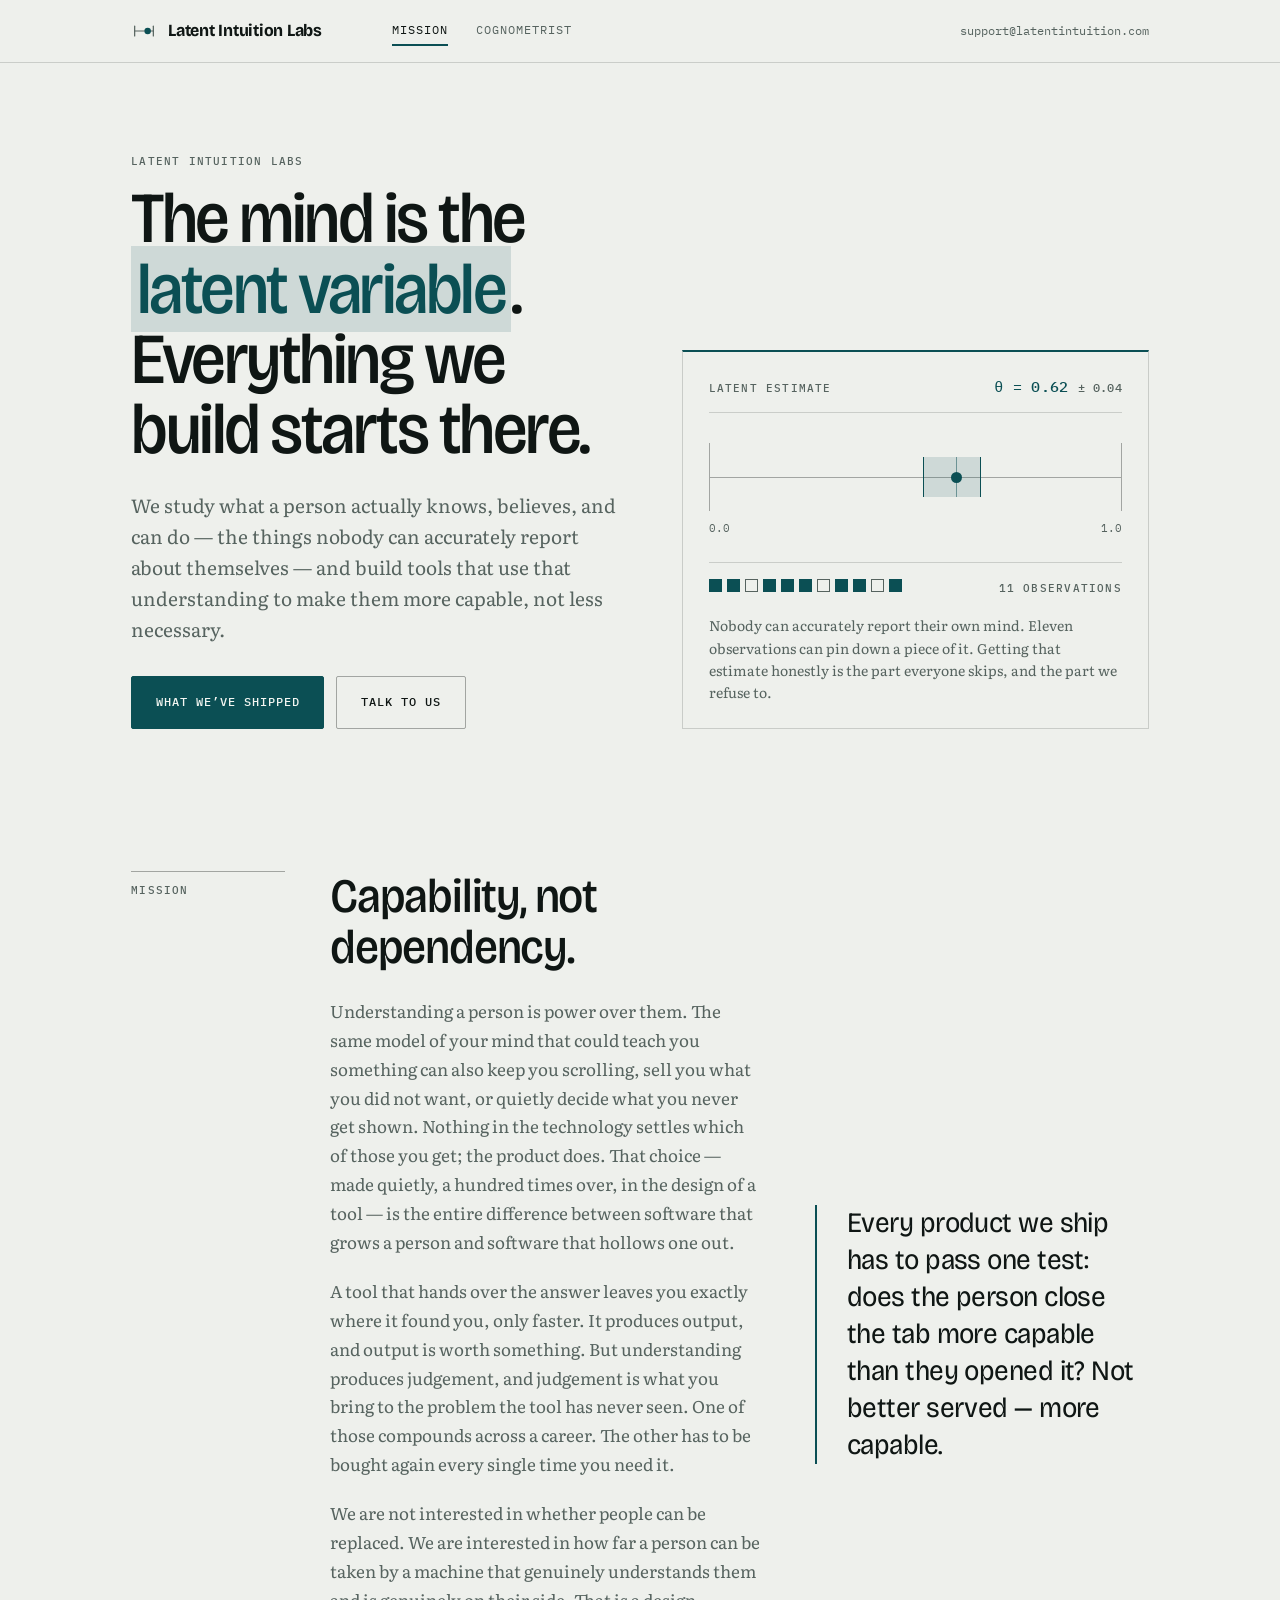
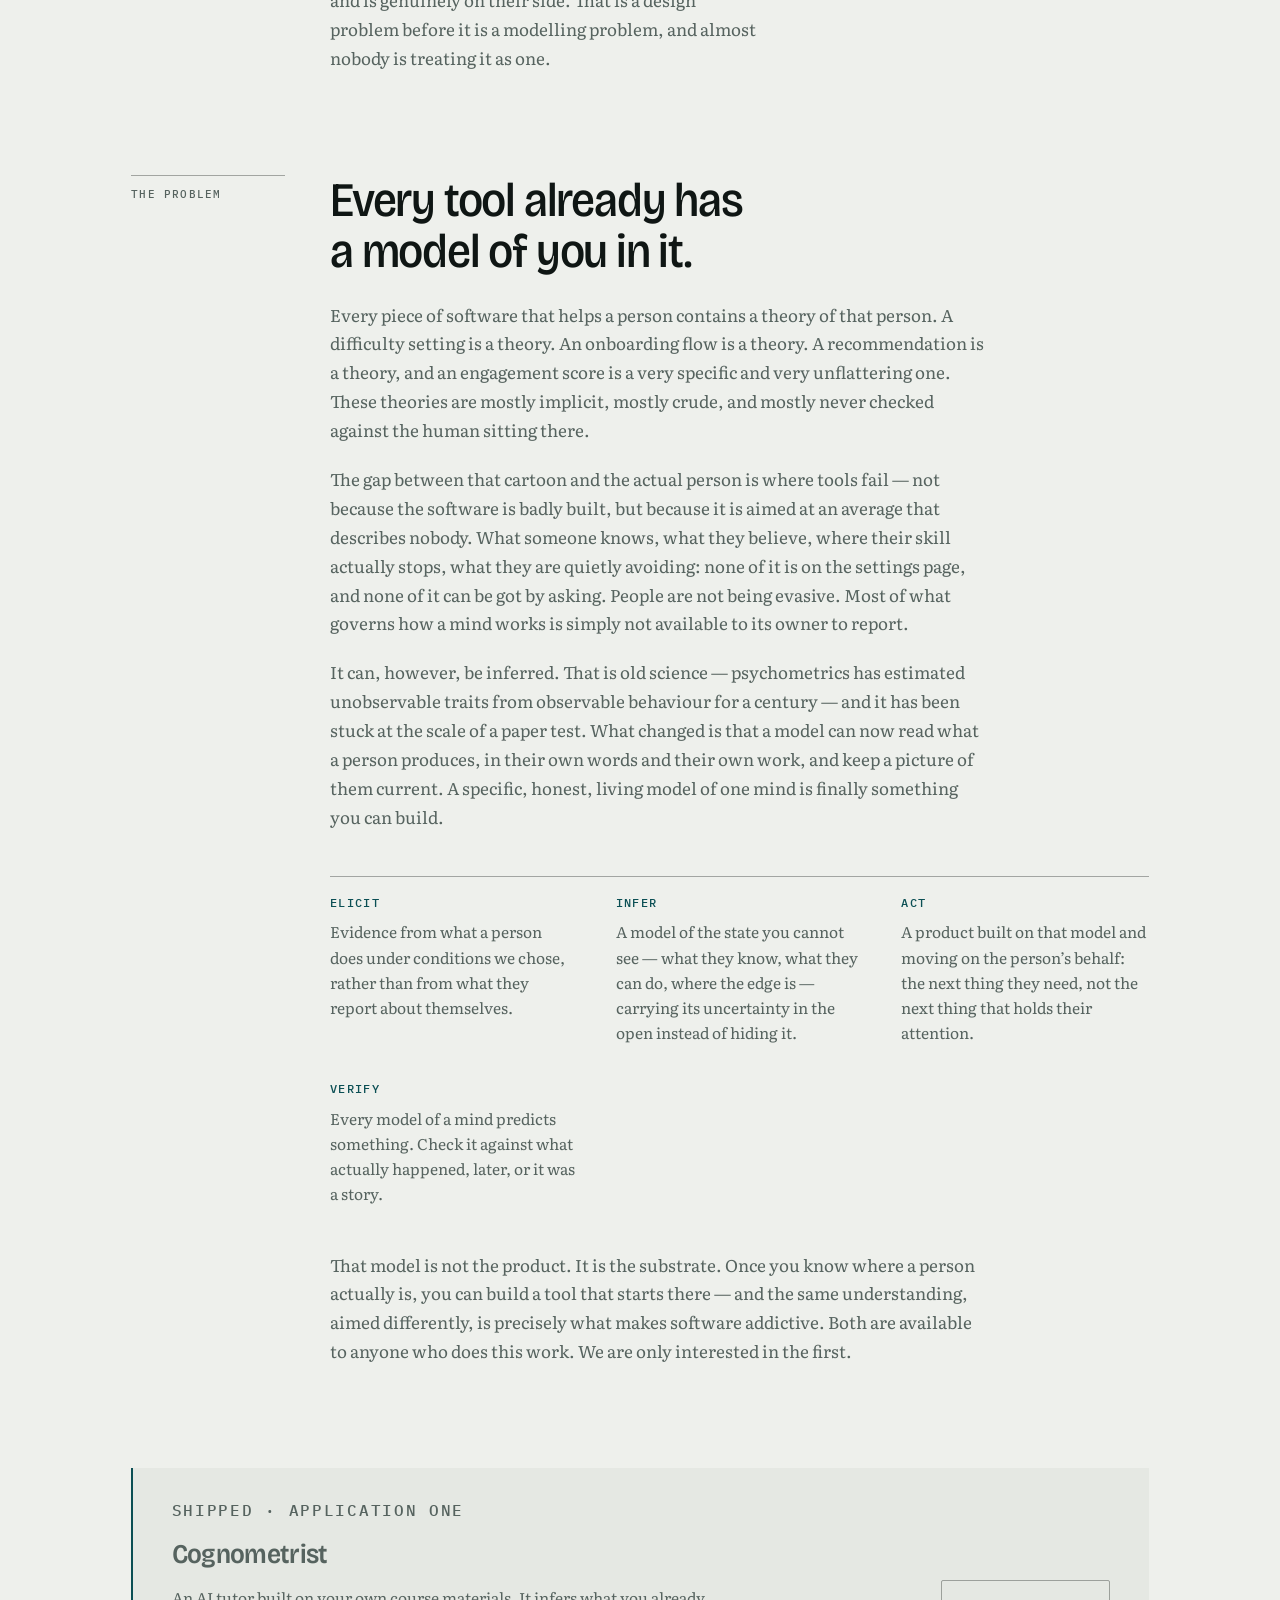
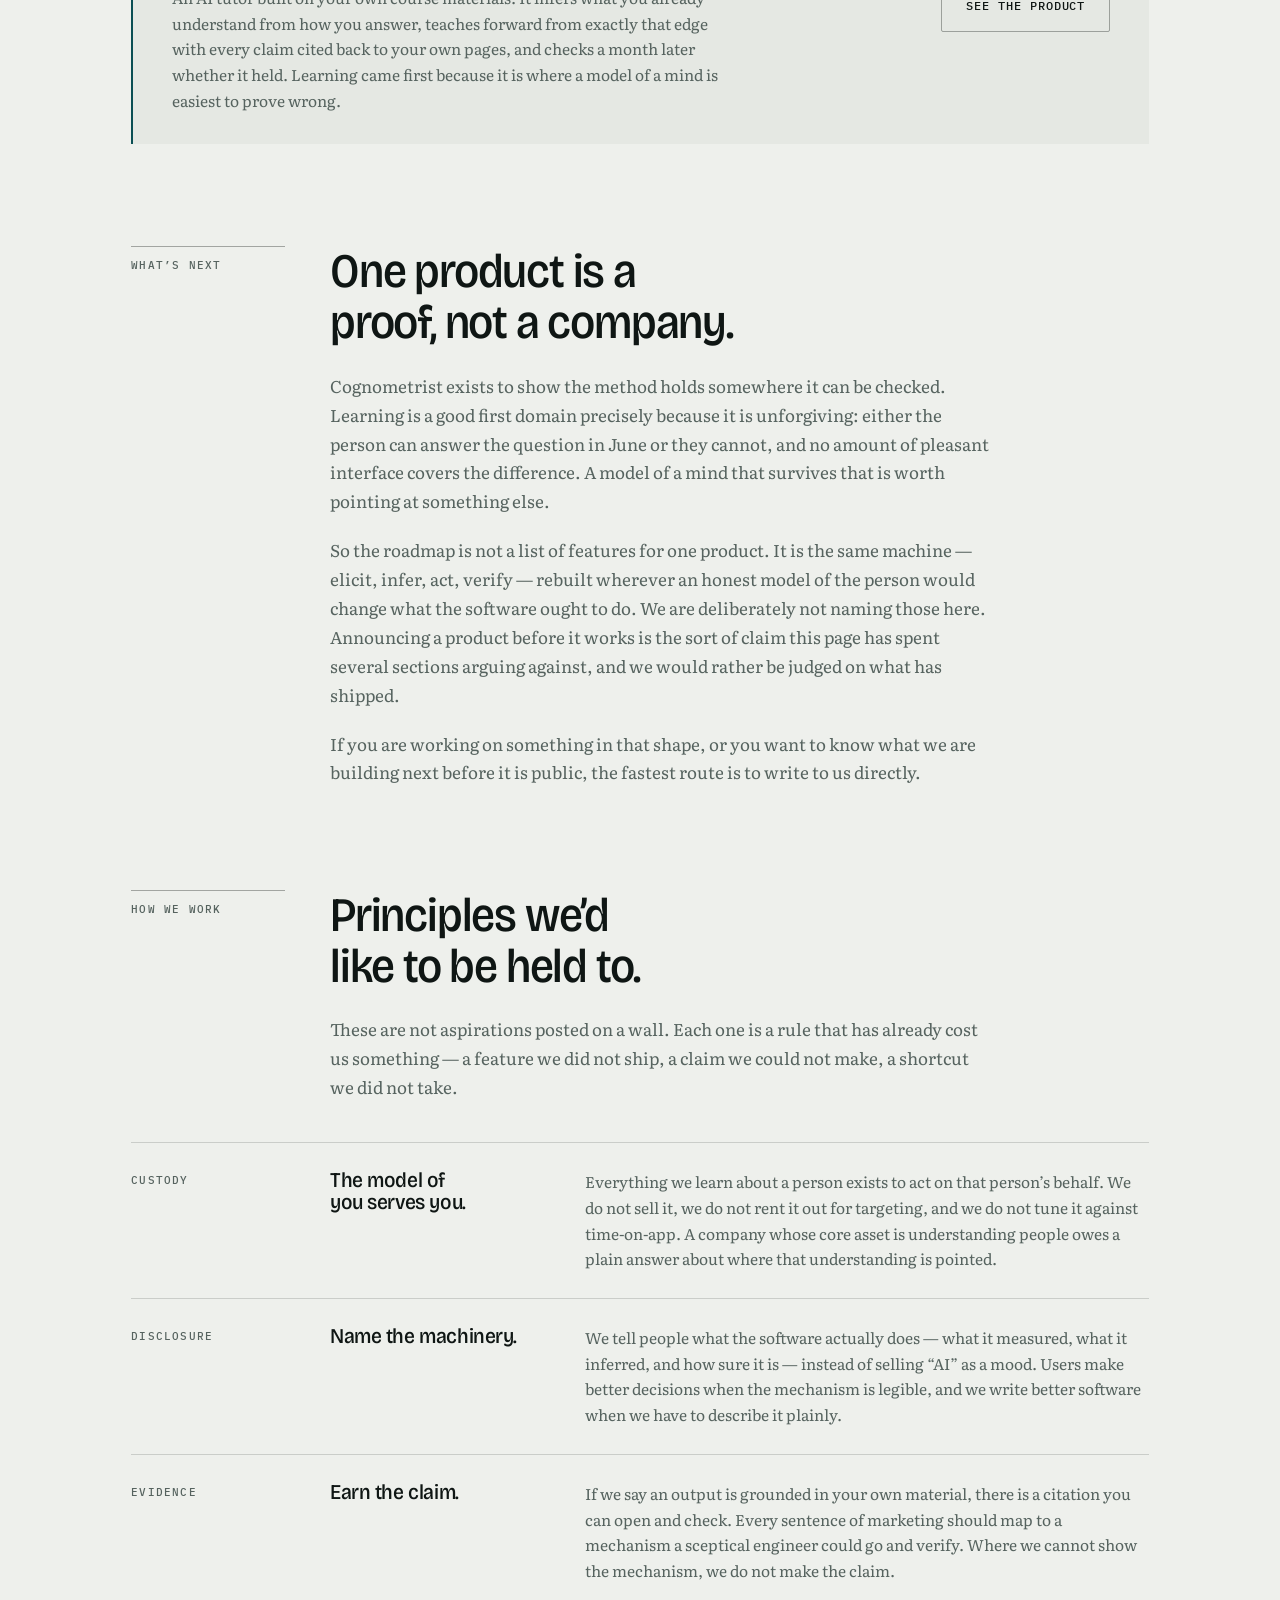
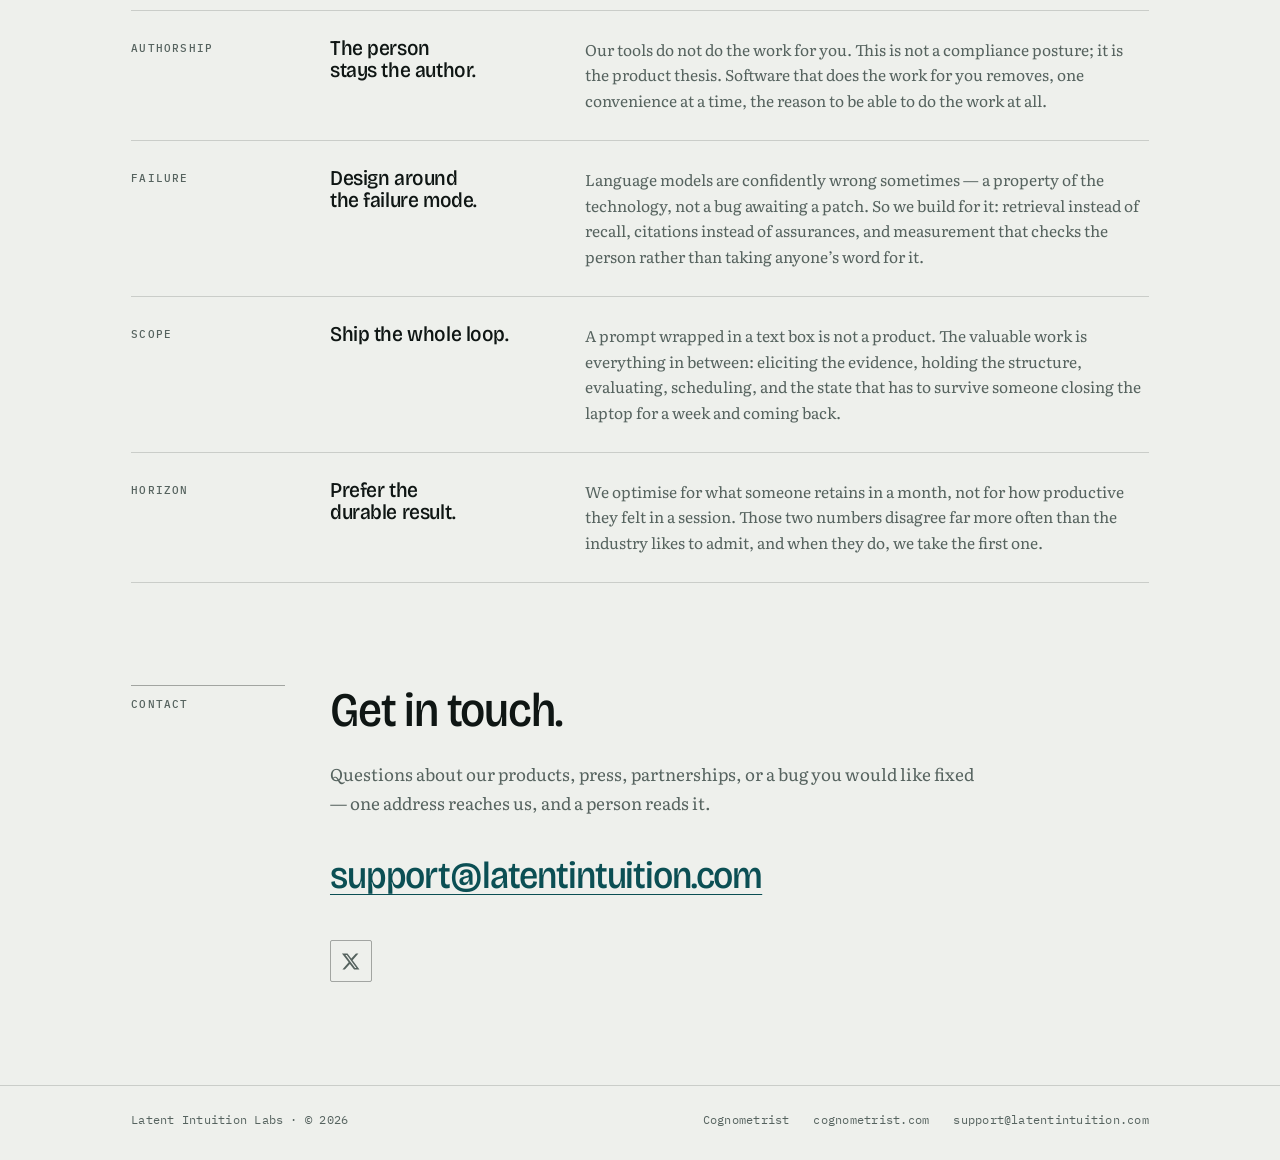
==== commit 2b1f0e7e: "Link X profile in social list, remove YouTube placeholder Co-Authored-By: Claude Fable 5 <noreply@an" ====
--- a/index.html
+++ b/index.html
@@ -422,19 +422,8 @@
               </a>
             </p>
             <ul class="social">
-              <!-- TODO: replace href="#" with the Latent Intuition Labs
-                   YouTube channel URL. -->
               <li>
-                <a class="social-link" href="#" aria-label="Latent Intuition Labs on YouTube">
-                  <svg class="social-icon" viewBox="0 0 24 24" aria-hidden="true" focusable="false">
-                    <path d="M23.5 6.2a3 3 0 0 0-2.1-2.1C19.5 3.6 12 3.6 12 3.6s-7.5 0-9.4.5A3 3 0 0 0 .5 6.2C0 8.1 0 12 0 12s0 3.9.5 5.8a3 3 0 0 0 2.1 2.1c1.9.5 9.4.5 9.4.5s7.5 0 9.4-.5a3 3 0 0 0 2.1-2.1c.5-1.9.5-5.8.5-5.8s0-3.9-.5-5.8zM9.5 15.6V8.4l6.3 3.6-6.3 3.6z"></path>
-                  </svg>
-                </a>
-              </li>
-              <!-- TODO: replace href="#" with the Latent Intuition Labs
-                   Twitter/X profile URL. -->
-              <li>
-                <a class="social-link" href="#" aria-label="Latent Intuition Labs on Twitter/X">
+                <a class="social-link" href="https://x.com/latentintuition" aria-label="Latent Intuition Labs on Twitter/X">
                   <svg class="social-icon" viewBox="0 0 24 24" aria-hidden="true" focusable="false">
                     <path d="M18.9 2H22l-7.4 8.5L23.3 22h-6.8l-5.3-6.9L4.9 22H1.8l7.9-9.1L1.2 2h7l4.8 6.3L18.9 2zm-1.1 18.1h1.7L7.4 3.8H5.6l12.2 16.3z"></path>
                   </svg>
